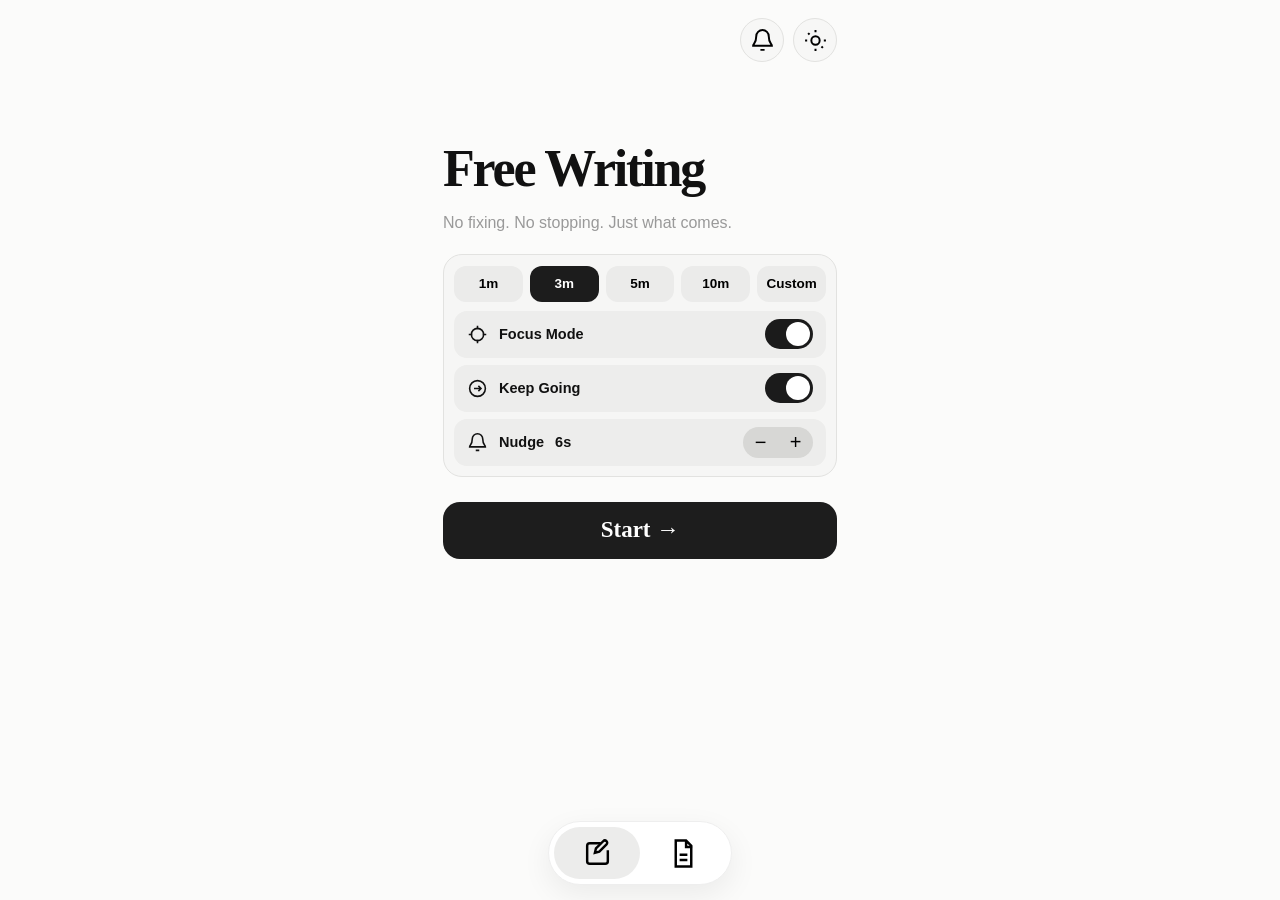
==== index.html @ 03c3b7a6 "chore: capture production V12.4 baseline HTML" ====
<!doctype html><html lang="vi"><head><meta charset="utf-8"><meta name="viewport" content="width=device-width,initial-scale=1,viewport-fit=cover,user-scalable=no"><meta name="theme-color" content="#fbfbfa" id="tc"><meta name="apple-mobile-web-app-capable" content="yes"><meta name="apple-mobile-web-app-status-bar-style" content="black-translucent"><meta name="apple-mobile-web-app-title" content="Free Writing"><link rel="apple-touch-icon" sizes="180x180" href="/apple-touch-icon.png?v=12.4"><title>Free Writing</title><style>:root{--bg:#fbfbfa;--fg:#111;--mut:#999;--line:#e2e2e0;--soft:#f4f4f3;--tile:#ebebea;--danger:#ff453a;--ser:Georgia,"Times New Roman",serif}*{box-sizing:border-box;-webkit-tap-highlight-color:transparent}html,body{margin:0;min-height:100%;background:var(--bg);color:var(--fg);font-family:-apple-system,BlinkMacSystemFont,"Helvetica Neue",Arial,sans-serif}body{min-height:100dvh}.app{max-width:430px;min-height:100dvh;margin:auto;padding:env(safe-area-inset-top) 18px calc(100px + env(safe-area-inset-bottom));background:var(--bg)}.scr{display:none}.scr.on{display:block}.top{height:137px;display:flex;justify-content:flex-end;gap:9px;padding-top:18px}.round{width:44px;height:44px;border:1px solid var(--line);border-radius:50%;background:#f7f7f6;display:grid;place-items:center}.round svg{width:25px;height:25px;fill:none;stroke:currentColor;stroke-width:1.9}.hero h1{font:700 52px/.96 var(--ser);letter-spacing:-2.2px;margin:7px 0 20px}.tag{font-size:16px;color:var(--mut);margin-bottom:22px}.panel{padding:11px 10px 10px;border:1px solid var(--line);border-radius:19px;background:#f6f6f5}.times{display:grid;grid-template-columns:repeat(5,1fr);gap:7px;margin-bottom:9px}.time{height:36px;border:0;border-radius:12px;background:var(--tile);font-size:13.5px;font-weight:650}.time.on{background:#1c1c1c;color:#fff}.row{height:47px;border-radius:13px;background:#ededec;margin-top:7px;padding:0 13px;display:flex;align-items:center}.left{display:flex;align-items:center;gap:11px;flex:1;font-size:14.5px;font-weight:700}.left svg{width:21px;height:21px;fill:none;stroke:currentColor;stroke-width:1.8}.sw{width:48px;height:30px;padding:3px;border:0;border-radius:999px;background:#1b1b1b;display:flex;justify-content:flex-end}.sw.off{justify-content:flex-start;background:#d0d0ce}.knob{width:24px;height:24px;border-radius:50%;background:#fff}.step{height:31px;border-radius:999px;background:#d7d7d5;display:flex;overflow:hidden}.step button{width:35px;border:0;background:none;font-size:20px}.start{margin-top:25px;width:100%;height:57px;border:0;border-radius:17px;background:#1d1d1d;color:#fff;font:700 23px var(--ser)}.bottom{position:fixed;z-index:10;left:50%;bottom:calc(15px + env(safe-area-inset-bottom));transform:translateX(-50%);width:184px;height:64px;padding:5px;border:1px solid #eee;border-radius:34px;background:#fff;display:grid;grid-template-columns:1fr 1fr;box-shadow:0 10px 30px #0001}.nav{border:0;border-radius:29px;background:transparent;display:grid;place-items:center}.nav.on{background:#ececeb}.nav svg{width:31px;height:31px;fill:none;stroke:currentColor;stroke-width:1.9}.head{height:58px;display:flex;align-items:center;justify-content:space-between}.head button{border:0;background:none;font-weight:700}.timer{color:#999;font-weight:700}.prompt{font:700 31px/1.16 var(--ser);margin:30px 0 18px}textarea{width:100%;min-height:72dvh;border:0;outline:0;resize:none;background:transparent;font:25px/1.5 var(--ser);padding:0}.saved{padding-top:54px}.saved h2{font-size:50px;margin:0 0 18px}.saved p{font-size:22px;line-height:1.35;color:#999}.box{margin-top:18px;padding:18px;border-radius:13px;background:#f1f2f5;font:22px/1.45 var(--ser);white-space:pre-wrap}.acts{display:grid;grid-template-columns:1fr 1fr;gap:10px;margin-top:20px}.soft,.done{height:54px;border:1px solid var(--line);border-radius:15px;background:#efefee;font-weight:700}.done{width:100%;margin-top:10px;background:#1c1c1c;color:#fff}.archive{padding-top:18px}.ahead{height:66px;border:1px solid var(--line);border-radius:17px;background:#f5f5f4;padding:8px 9px 8px 14px;display:flex;align-items:center;gap:8px}.atitle{font:700 27px var(--ser);white-space:nowrap}.count{font-size:14px;color:#aaa;margin-right:auto;font-weight:700;background:#ececeb;border-radius:999px;padding:8px 10px}.trash{height:37px;border:1px solid var(--line);border-radius:20px;background:#ededec;padding:0 11px;font-size:13.5px;font-weight:800;display:flex;gap:6px;align-items:center}.trash svg{width:17px;height:17px}.x{width:36px;height:36px;border:1px solid #ffc0bd;border-radius:50%;background:#f4f4f3;color:var(--danger);font-size:22px}.entry{margin-top:14px;border:1px solid var(--line);border-radius:17px;background:#f4f4f3;padding:17px;min-height:120px}.et{font:20px/1.45 var(--ser);white-space:pre-wrap;display:-webkit-box;-webkit-line-clamp:4;-webkit-box-orient:vertical;overflow:hidden}.meta{margin-top:16px;color:#949493;font-size:13px}.empty{padding:120px 20px;text-align:center;color:#aaa}.scrim{position:fixed;z-index:20;inset:0;background:#0003;display:none}.scrim.on{display:block}.sheet{position:fixed;z-index:21;left:50%;bottom:calc(12px + env(safe-area-inset-bottom));transform:translateX(-50%);width:min(calc(100% - 24px),406px);background:#fafaf9;border:1px solid #eee;border-radius:30px;padding:18px;display:none}.sheet.on{display:block}.close{float:right;height:40px;border:0;border-radius:22px;background:#efefee;padding:0 15px}.st{clear:both;font:700 23px var(--ser);padding-top:8px}.sd{font-size:14px;line-height:1.45;color:#777}.card{height:58px;margin-top:10px;border-radius:15px;background:#eee;display:flex;align-items:center;justify-content:space-between;padding:0 13px;font-weight:700}.notegrid{display:grid;grid-template-columns:repeat(4,1fr);gap:12px}.na{height:64px;border:0;border-radius:20px;background:#ededec;display:grid;place-items:center}.na svg{width:32px;height:32px;fill:none;stroke:currentColor;stroke-width:2}.na.danger{color:var(--danger)}.toast{position:fixed;z-index:40;left:50%;top:calc(env(safe-area-inset-top) + 18px);transform:translateX(-50%);background:#1c1c1c;color:#fff;border-radius:999px;padding:9px 15px;font-weight:700;display:none}.toast.on{display:block}body.dark{--bg:#0f0f10;--fg:#f7f7f7;--line:#303034;--soft:#19191b;--tile:#232326;background:#0f0f10}body.dark .app,body.dark .round,body.dark .panel,body.dark .row,body.dark .time,body.dark .ahead,body.dark .entry,body.dark .sheet{background:#1a1a1c;color:#f7f7f7}body.dark .bottom{background:#151517;border-color:#2b2b2d}body.dark .nav.on,body.dark .soft,body.dark .card,body.dark .na,body.dark .trash{background:#242426;color:#f7f7f7}body.dark .time.on,body.dark .start,body.dark .done{background:#f4f4f4;color:#111}body.dark .box{background:#19191c;color:#bbb}</style></head><body><main class="app"><section id="home" class="scr on"><div class="top"><button id="bell" class="round"><svg viewBox="0 0 24 24"><path d="M18 8a6 6 0 0 0-12 0c0 7-3 7-3 9h18c0-2-3-2-3-9M10 21h4"/></svg></button><button id="theme" class="round"><svg viewBox="0 0 24 24"><circle cx="12" cy="12" r="4"/><path d="M12 2v2M12 20v2M4.9 4.9l1.4 1.4M17.7 17.7l1.4 1.4M2 12h2M20 12h2"/></svg></button></div><div class="hero"><h1>Free Writing</h1><div class="tag">No fixing. No stopping. Just what comes.</div></div><div class="panel"><div class="times"><button class="time" data-m="1">1m</button><button class="time on" data-m="3">3m</button><button class="time" data-m="5">5m</button><button class="time" data-m="10">10m</button><button class="time" data-m="c">Custom</button></div><div class="row"><div class="left"><svg viewBox="0 0 24 24"><circle cx="12" cy="12" r="7"/><path d="M12 2v4M12 18v4M2 12h4M18 12h4"/></svg>Focus Mode</div><button class="sw" data-k="focus"><span class="knob"></span></button></div><div class="row"><div class="left"><svg viewBox="0 0 24 24"><circle cx="12" cy="12" r="9"/><path d="M8 12h8M13 9l3 3-3 3"/></svg>Keep Going</div><button class="sw" data-k="keep"><span class="knob"></span></button></div><div class="row"><div class="left"><svg viewBox="0 0 24 24"><path d="M18 8a6 6 0 0 0-12 0c0 7-3 7-3 9h18c0-2-3-2-3-9M10 21h4"/></svg>Nudge <b id="nv">6s</b></div><div class="step"><button id="minus">−</button><button id="plus">+</button></div></div></div><button id="start" class="start">Start →</button></section><section id="write" class="scr"><div class="head"><button id="cancel">Cancel</button><span id="timer" class="timer">03:00</span><button id="finish">Done</button></div><div class="prompt">Write whatever comes. Don’t edit. Don’t judge.</div><textarea id="writer" lang="vi" spellcheck="true" placeholder="Start writing…"></textarea></section><section id="saved" class="scr saved"><h2>✓ Saved</h2><p>Leave it untouched for now. You can reread it later in Archive.</p><div id="excerpt" class="box"></div><div class="acts"><button id="copySaved" class="soft">Copy Text</button><button id="shareSaved" class="soft">Share</button></div><button id="doneSaved" class="done">Done</button></section><section id="library" class="scr archive"><div class="ahead"><div id="atitle" class="atitle">Archive</div><div id="count" class="count">0/∞</div><button id="deleteAll" class="x" style="display:none">×</button><button id="trash" class="trash"><svg viewBox="0 0 24 24" fill="none" stroke="currentColor"><path d="M4 7h16M9 7V4h6v3M7 7l1 13h8l1-13"/></svg><span>Trash</span></button></div><div id="entries"></div></section></main><nav id="bottom" class="bottom"><button class="nav on" data-s="home"><svg viewBox="0 0 24 24"><path d="M14.5 4H6a2 2 0 0 0-2 2v12a2 2 0 0 0 2 2h12a2 2 0 0 0 2-2v-8.5"/><path d="M13.4 10.6 19 5a1.8 1.8 0 0 0-2.6-2.5l-5.6 5.6-.8 3.3z"/></svg></button><button class="nav" data-s="library"><svg viewBox="0 0 24 24"><path d="M6 2h8l4 4v16H6zM14 2v5h5M9 13h6M9 17h6"/></svg></button></nav><div id="toast" class="toast">Copied</div><div id="scrim" class="scrim"></div><section id="reminder" class="sheet"><button class="close" data-close>Done</button><div class="st">🔔 Daily Reminder</div><p class="sd">A gentle daily nudge to review, copy, or process writings.</p><div class="card"><span>Remind me every day</span><button id="rs" class="sw"><span class="knob"></span></button></div><div class="card"><span>Review Time</span><input id="rt" type="time" value="20:00"></div></section><section id="note" class="sheet"><div class="notegrid"><button id="edit" class="na"><svg viewBox="0 0 24 24"><path d="M14.5 4H6a2 2 0 0 0-2 2v12a2 2 0 0 0 2 2h12a2 2 0 0 0 2-2v-8.5"/><path d="M13.4 10.6 19 5a1.8 1.8 0 0 0-2.6-2.5l-5.6 5.6-.8 3.3z"/></svg></button><button id="copy" class="na"><svg viewBox="0 0 24 24"><rect x="8" y="8" width="10" height="12" rx="2"/><path d="M6 16H5a2 2 0 0 1-2-2V5a2 2 0 0 1 2-2h9a2 2 0 0 1 2 2v1"/></svg></button><button id="share" class="na"><svg viewBox="0 0 24 24"><path d="M12 3v12M7 8l5-5 5 5"/><rect x="5" y="11" width="14" height="10" rx="2"/></svg></button><button id="move" class="na danger"><svg viewBox="0 0 24 24"><path d="M4 7h16M9 7V4h6v3M7 7l1 13h8l1-13"/></svg></button></div></section><section id="editor" class="sheet"><button class="close" id="saveEdit">Save</button><div class="st">Edit writing</div><textarea id="editText" lang="vi" spellcheck="true" style="min-height:220px;margin-top:12px"></textarea></section><script>const $=s=>document.querySelector(s),$$=s=>[...document.querySelectorAll(s)],P=JSON.parse(localStorage.fw_prefs||'{}'),S={m:P.minutes||3,focus:P.focus??true,keep:P.keep??true,n:P.nudge||6,rem:P.reminder??true,time:P.reviewTime||'20:00'};let iv,t0,left,last,trashMode=false,sel=null,tt;const save=()=>localStorage.fw_prefs=JSON.stringify({minutes:S.m,focus:S.focus,keep:S.keep,nudge:S.n,reminder:S.rem,reviewTime:S.time}),get=()=>JSON.parse(localStorage.freewriting_entries||'[]'),put=v=>localStorage.freewriting_entries=JSON.stringify(v),getT=()=>JSON.parse(localStorage.freewriting_trash||'[]'),putT=v=>localStorage.freewriting_trash=JSON.stringify(v);function toast(m='Copied'){let t=$('#toast');t.textContent=m;t.classList.add('on');clearTimeout(tt);tt=setTimeout(()=>t.classList.remove('on'),1200)}async function cp(t){try{await navigator.clipboard.writeText(t)}catch{let x=document.createElement('textarea');x.value=t;document.body.appendChild(x);x.select();document.execCommand('copy');x.remove()}toast()}function sh(t){navigator.share?navigator.share({text:t}).catch(()=>{}):cp(t)}function show(id){$$('.scr').forEach(x=>x.classList.remove('on'));$('#'+id).classList.add('on');$('#bottom').style.display=id==='write'?'none':'grid';$$('.nav').forEach(x=>x.classList.toggle('on',id==='saved'?x.dataset.s==='home':x.dataset.s===id));if(id==='library'){trashMode=false;render()}}$$('.nav').forEach(x=>x.onclick=()=>show(x.dataset.s));$$('.time').forEach(x=>x.onclick=()=>{if(x.dataset.m==='c'){let v=prompt('Minutes',S.m);if(!v)return;S.m=Math.max(1,Math.min(120,+v||3))}else S.m=+x.dataset.m;$$('.time').forEach(y=>y.classList.remove('on'));x.classList.add('on');save()});$$('.sw[data-k]').forEach(x=>{let k=x.dataset.k;x.classList.toggle('off',!S[k]);x.onclick=()=>{S[k]=!S[k];x.classList.toggle('off',!S[k]);save()}});$('#nv').textContent=S.n+'s';$('#minus').onclick=()=>{$('#nv').textContent=(S.n=Math.max(2,S.n-1))+'s';save()};$('#plus').onclick=()=>{$('#nv').textContent=(S.n=Math.min(30,S.n+1))+'s';save()};const fmt=s=>String(Math.floor(Math.max(0,s)/60)).padStart(2,'0')+':'+String(Math.max(0,s)%60).padStart(2,'0');$('#start').onclick=()=>{left=S.m*60;t0=Date.now();$('#writer').value='';$('#timer').textContent=fmt(left);show('write');setTimeout(()=>$('#writer').focus(),50);clearInterval(iv);iv=setInterval(()=>{left--;$('#timer').textContent=left>0?fmt(left):(S.keep?'Keep going':'00:00');if(left<=0&&!S.keep)finish()},1000)};$('#cancel').onclick=()=>{clearInterval(iv);show('home')};$('#finish').onclick=finish;function finish(){clearInterval(iv);let t=$('#writer').value.trim();if(!t){show('home');return}let e={id:Date.now(),text:t,created:new Date().toISOString(),seconds:Math.max(1,Math.round((Date.now()-t0)/1000))},a=get();a.unshift(e);put(a);last=e;$('#excerpt').textContent=t;show('saved')}$('#copySaved').onclick=()=>last&&cp(last.text);$('#shareSaved').onclick=()=>last&&sh(last.text);$('#doneSaved').onclick=()=>show('home');const esc=s=>s.replace(/[&<>]/g,m=>({'&':'&amp;','<':'&lt;','>':'&gt;'}[m]));function render(){let a=trashMode?getT():get();$('#atitle').textContent=trashMode?'Trash':'Archive';$('#count').textContent=trashMode?a.length:a.length+'/∞';$('#trash span').textContent=trashMode?'Archive':'Trash';$('#deleteAll').style.display=!trashMode&&a.length?'block':'none';$('#entries').innerHTML=a.length?a.map(e=>`<article class="entry" data-id="${e.id}"><div class="et">${esc(e.text)}</div><div class="meta">${new Date(e.created).toLocaleString('vi-VN')}</div></article>`).join(''):'<div class="empty">Nothing here yet.</div>';$$('.entry').forEach(el=>el.onclick=()=>{sel=+el.dataset.id;if(trashMode){let e=a.find(x=>x.id===sel);if(confirm('Restore this writing?')){putT(getT().filter(x=>x.id!==sel));let{trashedAt,...r}=e;put([r,...get()]);render()}}else open('note')})}$('#trash').onclick=()=>{trashMode=!trashMode;render()};$('#deleteAll').onclick=()=>{if(confirm('Move all writings to Trash?')){let a=get();putT(a.map(e=>({...e,trashedAt:new Date().toISOString()})).concat(getT()));put([]);render()}};function cur(){return get().find(x=>x.id===sel)}function open(id){$('#scrim').classList.add('on');$('#'+id).classList.add('on')}function close(){$('#scrim').classList.remove('on');$$('.sheet').forEach(x=>x.classList.remove('on'))}$('#scrim').onclick=close;$$('[data-close]').forEach(x=>x.onclick=close);$('#bell').onclick=()=>open('reminder');$('#copy').onclick=()=>{let e=cur();if(e)cp(e.text);close()};$('#share').onclick=()=>{let e=cur();if(e)sh(e.text);close()};$('#move').onclick=()=>{let e=cur();if(e){put(get().filter(x=>x.id!==e.id));putT([{...e,trashedAt:new Date().toISOString()},...getT()])}close();render();toast('Moved to Trash')};$('#edit').onclick=()=>{let e=cur();if(!e)return;$('#editText').value=e.text;$('#note').classList.remove('on');$('#editor').classList.add('on')};$('#saveEdit').onclick=()=>{let t=$('#editText').value.trim(),a=get(),i=a.findIndex(x=>x.id===sel);if(t&&i>=0){a[i].text=t;put(a)}close();render();toast('Saved')};$('#rs').classList.toggle('off',!S.rem);$('#rt').value=S.time;$('#rs').onclick=()=>{S.rem=!S.rem;$('#rs').classList.toggle('off',!S.rem);save()};$('#rt').onchange=e=>{S.time=e.target.value;save()};function theme(d){document.body.classList.toggle('dark',d);localStorage.fw_dark=d?'1':'0';$('#tc').content=d?'#0f0f10':'#fbfbfa';document.documentElement.style.background=d?'#0f0f10':'#fbfbfa'}$('#theme').onclick=()=>theme(!document.body.classList.contains('dark'));theme(localStorage.fw_dark==='1');</script></body></html>
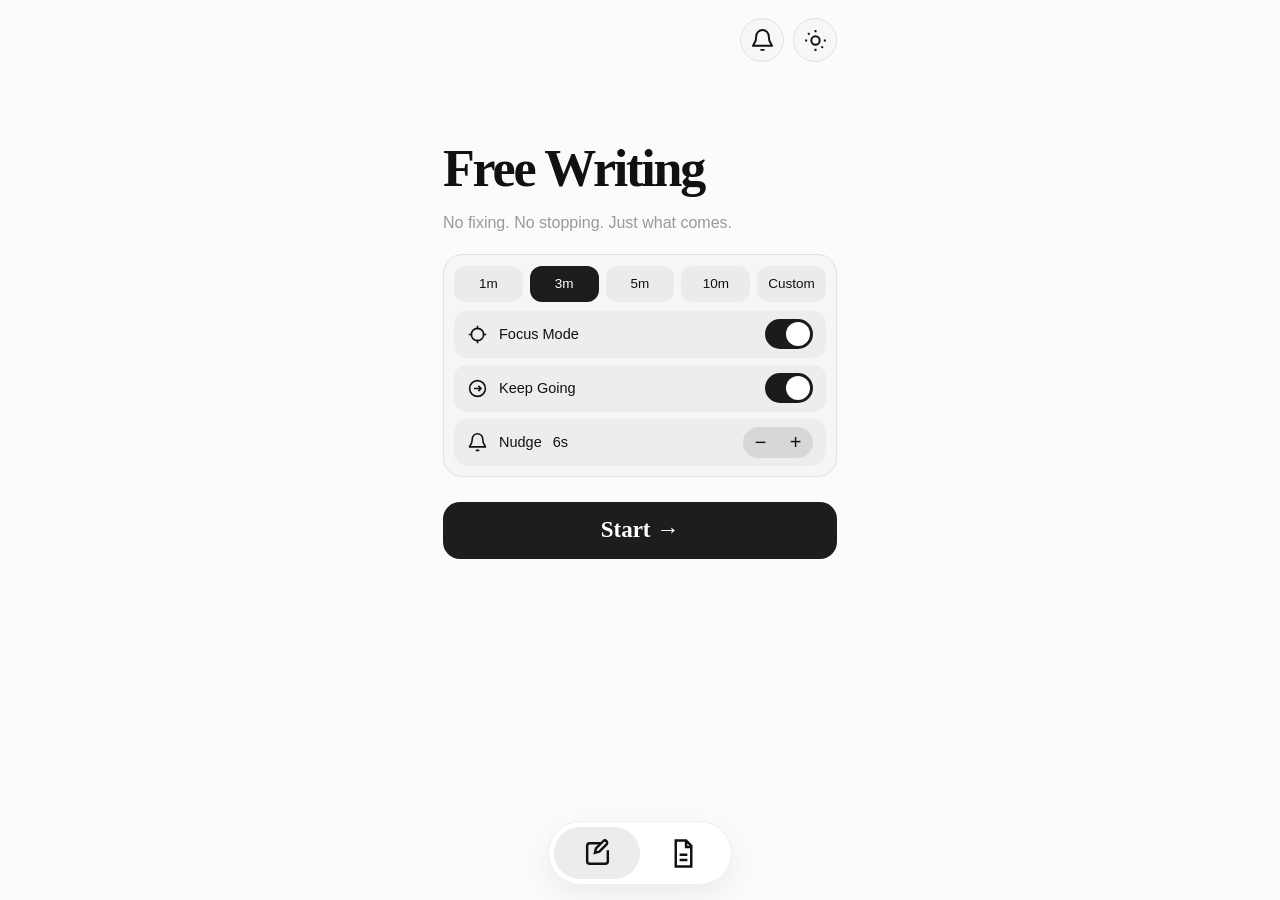
==== commit 8266f8b0: "Patch v12.5 dark mode and Writing detail page" ====
--- a/index.html
+++ b/index.html
@@ -1 +1 @@
-<!doctype html><html lang="vi"><head><meta charset="utf-8"><meta name="viewport" content="width=device-width,initial-scale=1,viewport-fit=cover,user-scalable=no"><meta name="theme-color" content="#fbfbfa" id="tc"><meta name="apple-mobile-web-app-capable" content="yes"><meta name="apple-mobile-web-app-status-bar-style" content="black-translucent"><meta name="apple-mobile-web-app-title" content="Free Writing"><link rel="apple-touch-icon" sizes="180x180" href="/apple-touch-icon.png?v=12.4"><title>Free Writing</title><style>:root{--bg:#fbfbfa;--fg:#111;--mut:#999;--line:#e2e2e0;--soft:#f4f4f3;--tile:#ebebea;--danger:#ff453a;--ser:Georgia,"Times New Roman",serif}*{box-sizing:border-box;-webkit-tap-highlight-color:transparent}html,body{margin:0;min-height:100%;background:var(--bg);color:var(--fg);font-family:-apple-system,BlinkMacSystemFont,"Helvetica Neue",Arial,sans-serif}body{min-height:100dvh}.app{max-width:430px;min-height:100dvh;margin:auto;padding:env(safe-area-inset-top) 18px calc(100px + env(safe-area-inset-bottom));background:var(--bg)}.scr{display:none}.scr.on{display:block}.top{height:137px;display:flex;justify-content:flex-end;gap:9px;padding-top:18px}.round{width:44px;height:44px;border:1px solid var(--line);border-radius:50%;background:#f7f7f6;display:grid;place-items:center}.round svg{width:25px;height:25px;fill:none;stroke:currentColor;stroke-width:1.9}.hero h1{font:700 52px/.96 var(--ser);letter-spacing:-2.2px;margin:7px 0 20px}.tag{font-size:16px;color:var(--mut);margin-bottom:22px}.panel{padding:11px 10px 10px;border:1px solid var(--line);border-radius:19px;background:#f6f6f5}.times{display:grid;grid-template-columns:repeat(5,1fr);gap:7px;margin-bottom:9px}.time{height:36px;border:0;border-radius:12px;background:var(--tile);font-size:13.5px;font-weight:650}.time.on{background:#1c1c1c;color:#fff}.row{height:47px;border-radius:13px;background:#ededec;margin-top:7px;padding:0 13px;display:flex;align-items:center}.left{display:flex;align-items:center;gap:11px;flex:1;font-size:14.5px;font-weight:700}.left svg{width:21px;height:21px;fill:none;stroke:currentColor;stroke-width:1.8}.sw{width:48px;height:30px;padding:3px;border:0;border-radius:999px;background:#1b1b1b;display:flex;justify-content:flex-end}.sw.off{justify-content:flex-start;background:#d0d0ce}.knob{width:24px;height:24px;border-radius:50%;background:#fff}.step{height:31px;border-radius:999px;background:#d7d7d5;display:flex;overflow:hidden}.step button{width:35px;border:0;background:none;font-size:20px}.start{margin-top:25px;width:100%;height:57px;border:0;border-radius:17px;background:#1d1d1d;color:#fff;font:700 23px var(--ser)}.bottom{position:fixed;z-index:10;left:50%;bottom:calc(15px + env(safe-area-inset-bottom));transform:translateX(-50%);width:184px;height:64px;padding:5px;border:1px solid #eee;border-radius:34px;background:#fff;display:grid;grid-template-columns:1fr 1fr;box-shadow:0 10px 30px #0001}.nav{border:0;border-radius:29px;background:transparent;display:grid;place-items:center}.nav.on{background:#ececeb}.nav svg{width:31px;height:31px;fill:none;stroke:currentColor;stroke-width:1.9}.head{height:58px;display:flex;align-items:center;justify-content:space-between}.head button{border:0;background:none;font-weight:700}.timer{color:#999;font-weight:700}.prompt{font:700 31px/1.16 var(--ser);margin:30px 0 18px}textarea{width:100%;min-height:72dvh;border:0;outline:0;resize:none;background:transparent;font:25px/1.5 var(--ser);padding:0}.saved{padding-top:54px}.saved h2{font-size:50px;margin:0 0 18px}.saved p{font-size:22px;line-height:1.35;color:#999}.box{margin-top:18px;padding:18px;border-radius:13px;background:#f1f2f5;font:22px/1.45 var(--ser);white-space:pre-wrap}.acts{display:grid;grid-template-columns:1fr 1fr;gap:10px;margin-top:20px}.soft,.done{height:54px;border:1px solid var(--line);border-radius:15px;background:#efefee;font-weight:700}.done{width:100%;margin-top:10px;background:#1c1c1c;color:#fff}.archive{padding-top:18px}.ahead{height:66px;border:1px solid var(--line);border-radius:17px;background:#f5f5f4;padding:8px 9px 8px 14px;display:flex;align-items:center;gap:8px}.atitle{font:700 27px var(--ser);white-space:nowrap}.count{font-size:14px;color:#aaa;margin-right:auto;font-weight:700;background:#ececeb;border-radius:999px;padding:8px 10px}.trash{height:37px;border:1px solid var(--line);border-radius:20px;background:#ededec;padding:0 11px;font-size:13.5px;font-weight:800;display:flex;gap:6px;align-items:center}.trash svg{width:17px;height:17px}.x{width:36px;height:36px;border:1px solid #ffc0bd;border-radius:50%;background:#f4f4f3;color:var(--danger);font-size:22px}.entry{margin-top:14px;border:1px solid var(--line);border-radius:17px;background:#f4f4f3;padding:17px;min-height:120px}.et{font:20px/1.45 var(--ser);white-space:pre-wrap;display:-webkit-box;-webkit-line-clamp:4;-webkit-box-orient:vertical;overflow:hidden}.meta{margin-top:16px;color:#949493;font-size:13px}.empty{padding:120px 20px;text-align:center;color:#aaa}.scrim{position:fixed;z-index:20;inset:0;background:#0003;display:none}.scrim.on{display:block}.sheet{position:fixed;z-index:21;left:50%;bottom:calc(12px + env(safe-area-inset-bottom));transform:translateX(-50%);width:min(calc(100% - 24px),406px);background:#fafaf9;border:1px solid #eee;border-radius:30px;padding:18px;display:none}.sheet.on{display:block}.close{float:right;height:40px;border:0;border-radius:22px;background:#efefee;padding:0 15px}.st{clear:both;font:700 23px var(--ser);padding-top:8px}.sd{font-size:14px;line-height:1.45;color:#777}.card{height:58px;margin-top:10px;border-radius:15px;background:#eee;display:flex;align-items:center;justify-content:space-between;padding:0 13px;font-weight:700}.notegrid{display:grid;grid-template-columns:repeat(4,1fr);gap:12px}.na{height:64px;border:0;border-radius:20px;background:#ededec;display:grid;place-items:center}.na svg{width:32px;height:32px;fill:none;stroke:currentColor;stroke-width:2}.na.danger{color:var(--danger)}.toast{position:fixed;z-index:40;left:50%;top:calc(env(safe-area-inset-top) + 18px);transform:translateX(-50%);background:#1c1c1c;color:#fff;border-radius:999px;padding:9px 15px;font-weight:700;display:none}.toast.on{display:block}body.dark{--bg:#0f0f10;--fg:#f7f7f7;--line:#303034;--soft:#19191b;--tile:#232326;background:#0f0f10}body.dark .app,body.dark .round,body.dark .panel,body.dark .row,body.dark .time,body.dark .ahead,body.dark .entry,body.dark .sheet{background:#1a1a1c;color:#f7f7f7}body.dark .bottom{background:#151517;border-color:#2b2b2d}body.dark .nav.on,body.dark .soft,body.dark .card,body.dark .na,body.dark .trash{background:#242426;color:#f7f7f7}body.dark .time.on,body.dark .start,body.dark .done{background:#f4f4f4;color:#111}body.dark .box{background:#19191c;color:#bbb}</style></head><body><main class="app"><section id="home" class="scr on"><div class="top"><button id="bell" class="round"><svg viewBox="0 0 24 24"><path d="M18 8a6 6 0 0 0-12 0c0 7-3 7-3 9h18c0-2-3-2-3-9M10 21h4"/></svg></button><button id="theme" class="round"><svg viewBox="0 0 24 24"><circle cx="12" cy="12" r="4"/><path d="M12 2v2M12 20v2M4.9 4.9l1.4 1.4M17.7 17.7l1.4 1.4M2 12h2M20 12h2"/></svg></button></div><div class="hero"><h1>Free Writing</h1><div class="tag">No fixing. No stopping. Just what comes.</div></div><div class="panel"><div class="times"><button class="time" data-m="1">1m</button><button class="time on" data-m="3">3m</button><button class="time" data-m="5">5m</button><button class="time" data-m="10">10m</button><button class="time" data-m="c">Custom</button></div><div class="row"><div class="left"><svg viewBox="0 0 24 24"><circle cx="12" cy="12" r="7"/><path d="M12 2v4M12 18v4M2 12h4M18 12h4"/></svg>Focus Mode</div><button class="sw" data-k="focus"><span class="knob"></span></button></div><div class="row"><div class="left"><svg viewBox="0 0 24 24"><circle cx="12" cy="12" r="9"/><path d="M8 12h8M13 9l3 3-3 3"/></svg>Keep Going</div><button class="sw" data-k="keep"><span class="knob"></span></button></div><div class="row"><div class="left"><svg viewBox="0 0 24 24"><path d="M18 8a6 6 0 0 0-12 0c0 7-3 7-3 9h18c0-2-3-2-3-9M10 21h4"/></svg>Nudge <b id="nv">6s</b></div><div class="step"><button id="minus">−</button><button id="plus">+</button></div></div></div><button id="start" class="start">Start →</button></section><section id="write" class="scr"><div class="head"><button id="cancel">Cancel</button><span id="timer" class="timer">03:00</span><button id="finish">Done</button></div><div class="prompt">Write whatever comes. Don’t edit. Don’t judge.</div><textarea id="writer" lang="vi" spellcheck="true" placeholder="Start writing…"></textarea></section><section id="saved" class="scr saved"><h2>✓ Saved</h2><p>Leave it untouched for now. You can reread it later in Archive.</p><div id="excerpt" class="box"></div><div class="acts"><button id="copySaved" class="soft">Copy Text</button><button id="shareSaved" class="soft">Share</button></div><button id="doneSaved" class="done">Done</button></section><section id="library" class="scr archive"><div class="ahead"><div id="atitle" class="atitle">Archive</div><div id="count" class="count">0/∞</div><button id="deleteAll" class="x" style="display:none">×</button><button id="trash" class="trash"><svg viewBox="0 0 24 24" fill="none" stroke="currentColor"><path d="M4 7h16M9 7V4h6v3M7 7l1 13h8l1-13"/></svg><span>Trash</span></button></div><div id="entries"></div></section></main><nav id="bottom" class="bottom"><button class="nav on" data-s="home"><svg viewBox="0 0 24 24"><path d="M14.5 4H6a2 2 0 0 0-2 2v12a2 2 0 0 0 2 2h12a2 2 0 0 0 2-2v-8.5"/><path d="M13.4 10.6 19 5a1.8 1.8 0 0 0-2.6-2.5l-5.6 5.6-.8 3.3z"/></svg></button><button class="nav" data-s="library"><svg viewBox="0 0 24 24"><path d="M6 2h8l4 4v16H6zM14 2v5h5M9 13h6M9 17h6"/></svg></button></nav><div id="toast" class="toast">Copied</div><div id="scrim" class="scrim"></div><section id="reminder" class="sheet"><button class="close" data-close>Done</button><div class="st">🔔 Daily Reminder</div><p class="sd">A gentle daily nudge to review, copy, or process writings.</p><div class="card"><span>Remind me every day</span><button id="rs" class="sw"><span class="knob"></span></button></div><div class="card"><span>Review Time</span><input id="rt" type="time" value="20:00"></div></section><section id="note" class="sheet"><div class="notegrid"><button id="edit" class="na"><svg viewBox="0 0 24 24"><path d="M14.5 4H6a2 2 0 0 0-2 2v12a2 2 0 0 0 2 2h12a2 2 0 0 0 2-2v-8.5"/><path d="M13.4 10.6 19 5a1.8 1.8 0 0 0-2.6-2.5l-5.6 5.6-.8 3.3z"/></svg></button><button id="copy" class="na"><svg viewBox="0 0 24 24"><rect x="8" y="8" width="10" height="12" rx="2"/><path d="M6 16H5a2 2 0 0 1-2-2V5a2 2 0 0 1 2-2h9a2 2 0 0 1 2 2v1"/></svg></button><button id="share" class="na"><svg viewBox="0 0 24 24"><path d="M12 3v12M7 8l5-5 5 5"/><rect x="5" y="11" width="14" height="10" rx="2"/></svg></button><button id="move" class="na danger"><svg viewBox="0 0 24 24"><path d="M4 7h16M9 7V4h6v3M7 7l1 13h8l1-13"/></svg></button></div></section><section id="editor" class="sheet"><button class="close" id="saveEdit">Save</button><div class="st">Edit writing</div><textarea id="editText" lang="vi" spellcheck="true" style="min-height:220px;margin-top:12px"></textarea></section><script>const $=s=>document.querySelector(s),$$=s=>[...document.querySelectorAll(s)],P=JSON.parse(localStorage.fw_prefs||'{}'),S={m:P.minutes||3,focus:P.focus??true,keep:P.keep??true,n:P.nudge||6,rem:P.reminder??true,time:P.reviewTime||'20:00'};let iv,t0,left,last,trashMode=false,sel=null,tt;const save=()=>localStorage.fw_prefs=JSON.stringify({minutes:S.m,focus:S.focus,keep:S.keep,nudge:S.n,reminder:S.rem,reviewTime:S.time}),get=()=>JSON.parse(localStorage.freewriting_entries||'[]'),put=v=>localStorage.freewriting_entries=JSON.stringify(v),getT=()=>JSON.parse(localStorage.freewriting_trash||'[]'),putT=v=>localStorage.freewriting_trash=JSON.stringify(v);function toast(m='Copied'){let t=$('#toast');t.textContent=m;t.classList.add('on');clearTimeout(tt);tt=setTimeout(()=>t.classList.remove('on'),1200)}async function cp(t){try{await navigator.clipboard.writeText(t)}catch{let x=document.createElement('textarea');x.value=t;document.body.appendChild(x);x.select();document.execCommand('copy');x.remove()}toast()}function sh(t){navigator.share?navigator.share({text:t}).catch(()=>{}):cp(t)}function show(id){$$('.scr').forEach(x=>x.classList.remove('on'));$('#'+id).classList.add('on');$('#bottom').style.display=id==='write'?'none':'grid';$$('.nav').forEach(x=>x.classList.toggle('on',id==='saved'?x.dataset.s==='home':x.dataset.s===id));if(id==='library'){trashMode=false;render()}}$$('.nav').forEach(x=>x.onclick=()=>show(x.dataset.s));$$('.time').forEach(x=>x.onclick=()=>{if(x.dataset.m==='c'){let v=prompt('Minutes',S.m);if(!v)return;S.m=Math.max(1,Math.min(120,+v||3))}else S.m=+x.dataset.m;$$('.time').forEach(y=>y.classList.remove('on'));x.classList.add('on');save()});$$('.sw[data-k]').forEach(x=>{let k=x.dataset.k;x.classList.toggle('off',!S[k]);x.onclick=()=>{S[k]=!S[k];x.classList.toggle('off',!S[k]);save()}});$('#nv').textContent=S.n+'s';$('#minus').onclick=()=>{$('#nv').textContent=(S.n=Math.max(2,S.n-1))+'s';save()};$('#plus').onclick=()=>{$('#nv').textContent=(S.n=Math.min(30,S.n+1))+'s';save()};const fmt=s=>String(Math.floor(Math.max(0,s)/60)).padStart(2,'0')+':'+String(Math.max(0,s)%60).padStart(2,'0');$('#start').onclick=()=>{left=S.m*60;t0=Date.now();$('#writer').value='';$('#timer').textContent=fmt(left);show('write');setTimeout(()=>$('#writer').focus(),50);clearInterval(iv);iv=setInterval(()=>{left--;$('#timer').textContent=left>0?fmt(left):(S.keep?'Keep going':'00:00');if(left<=0&&!S.keep)finish()},1000)};$('#cancel').onclick=()=>{clearInterval(iv);show('home')};$('#finish').onclick=finish;function finish(){clearInterval(iv);let t=$('#writer').value.trim();if(!t){show('home');return}let e={id:Date.now(),text:t,created:new Date().toISOString(),seconds:Math.max(1,Math.round((Date.now()-t0)/1000))},a=get();a.unshift(e);put(a);last=e;$('#excerpt').textContent=t;show('saved')}$('#copySaved').onclick=()=>last&&cp(last.text);$('#shareSaved').onclick=()=>last&&sh(last.text);$('#doneSaved').onclick=()=>show('home');const esc=s=>s.replace(/[&<>]/g,m=>({'&':'&amp;','<':'&lt;','>':'&gt;'}[m]));function render(){let a=trashMode?getT():get();$('#atitle').textContent=trashMode?'Trash':'Archive';$('#count').textContent=trashMode?a.length:a.length+'/∞';$('#trash span').textContent=trashMode?'Archive':'Trash';$('#deleteAll').style.display=!trashMode&&a.length?'block':'none';$('#entries').innerHTML=a.length?a.map(e=>`<article class="entry" data-id="${e.id}"><div class="et">${esc(e.text)}</div><div class="meta">${new Date(e.created).toLocaleString('vi-VN')}</div></article>`).join(''):'<div class="empty">Nothing here yet.</div>';$$('.entry').forEach(el=>el.onclick=()=>{sel=+el.dataset.id;if(trashMode){let e=a.find(x=>x.id===sel);if(confirm('Restore this writing?')){putT(getT().filter(x=>x.id!==sel));let{trashedAt,...r}=e;put([r,...get()]);render()}}else open('note')})}$('#trash').onclick=()=>{trashMode=!trashMode;render()};$('#deleteAll').onclick=()=>{if(confirm('Move all writings to Trash?')){let a=get();putT(a.map(e=>({...e,trashedAt:new Date().toISOString()})).concat(getT()));put([]);render()}};function cur(){return get().find(x=>x.id===sel)}function open(id){$('#scrim').classList.add('on');$('#'+id).classList.add('on')}function close(){$('#scrim').classList.remove('on');$$('.sheet').forEach(x=>x.classList.remove('on'))}$('#scrim').onclick=close;$$('[data-close]').forEach(x=>x.onclick=close);$('#bell').onclick=()=>open('reminder');$('#copy').onclick=()=>{let e=cur();if(e)cp(e.text);close()};$('#share').onclick=()=>{let e=cur();if(e)sh(e.text);close()};$('#move').onclick=()=>{let e=cur();if(e){put(get().filter(x=>x.id!==e.id));putT([{...e,trashedAt:new Date().toISOString()},...getT()])}close();render();toast('Moved to Trash')};$('#edit').onclick=()=>{let e=cur();if(!e)return;$('#editText').value=e.text;$('#note').classList.remove('on');$('#editor').classList.add('on')};$('#saveEdit').onclick=()=>{let t=$('#editText').value.trim(),a=get(),i=a.findIndex(x=>x.id===sel);if(t&&i>=0){a[i].text=t;put(a)}close();render();toast('Saved')};$('#rs').classList.toggle('off',!S.rem);$('#rt').value=S.time;$('#rs').onclick=()=>{S.rem=!S.rem;$('#rs').classList.toggle('off',!S.rem);save()};$('#rt').onchange=e=>{S.time=e.target.value;save()};function theme(d){document.body.classList.toggle('dark',d);localStorage.fw_dark=d?'1':'0';$('#tc').content=d?'#0f0f10':'#fbfbfa';document.documentElement.style.background=d?'#0f0f10':'#fbfbfa'}$('#theme').onclick=()=>theme(!document.body.classList.contains('dark'));theme(localStorage.fw_dark==='1');</script></body></html>+<!doctype html><html lang="vi"><head><meta charset="utf-8"><meta name="viewport" content="width=device-width,initial-scale=1,viewport-fit=cover,user-scalable=no"><meta name="theme-color" content="#fbfbfa" id="tc"><meta name="apple-mobile-web-app-capable" content="yes"><meta name="apple-mobile-web-app-status-bar-style" content="black-translucent"><meta name="apple-mobile-web-app-title" content="Free Writing"><link rel="apple-touch-icon" sizes="180x180" href="/apple-touch-icon.png?v=12.4"><title>Free Writing</title><style>:root{--bg:#fbfbfa;--fg:#111;--mut:#999;--line:#e2e2e0;--soft:#f4f4f3;--tile:#ebebea;--danger:#ff453a;--ser:Georgia,"Times New Roman",serif}*{box-sizing:border-box;-webkit-tap-highlight-color:transparent}html,body{margin:0;min-height:100%;background:var(--bg);color:var(--fg);font-family:-apple-system,BlinkMacSystemFont,"Helvetica Neue",Arial,sans-serif}body{min-height:100dvh}.app{max-width:430px;min-height:100dvh;margin:auto;padding:env(safe-area-inset-top) 18px calc(100px + env(safe-area-inset-bottom));background:var(--bg)}.scr{display:none}.scr.on{display:block}.top{height:137px;display:flex;justify-content:flex-end;gap:9px;padding-top:18px}.round{width:44px;height:44px;border:1px solid var(--line);border-radius:50%;background:#f7f7f6;color:#111;display:grid;place-items:center}.round svg{width:25px;height:25px;fill:none;stroke:currentColor;stroke-width:1.9}.hero h1{font:700 52px/.96 var(--ser);letter-spacing:-2.2px;margin:7px 0 20px}.tag{font-size:16px;color:var(--mut);margin-bottom:22px}.panel{padding:11px 10px 10px;border:1px solid var(--line);border-radius:19px;background:#f6f6f5}.times{display:grid;grid-template-columns:repeat(5,1fr);gap:7px;margin-bottom:9px}.time{height:36px;border:0;border-radius:12px;background:var(--tile);color:#111;font-size:13.5px;font-weight:400}.time.on{background:#1c1c1c;color:#fff}.row{height:47px;border-radius:13px;background:#ededec;margin-top:7px;padding:0 13px;display:flex;align-items:center}.left{display:flex;align-items:center;gap:11px;flex:1;font-size:14.5px;font-weight:400}.left b{font-weight:400}.left svg{width:21px;height:21px;fill:none;stroke:currentColor;stroke-width:1.8}.sw{width:48px;height:30px;padding:3px;border:0;border-radius:999px;background:#1b1b1b;display:flex;justify-content:flex-end}.sw.off{justify-content:flex-start;background:#d0d0ce}.knob{width:24px;height:24px;border-radius:50%;background:#fff}.step{height:31px;border-radius:999px;background:#d7d7d5;display:flex;overflow:hidden}.step button{width:35px;border:0;background:none;color:#111;font-size:20px}.start{margin-top:25px;width:100%;height:57px;border:0;border-radius:17px;background:#1d1d1d;color:#fff;font:700 23px var(--ser)}.bottom{position:fixed;z-index:10;left:50%;bottom:calc(15px + env(safe-area-inset-bottom));transform:translateX(-50%);width:184px;height:64px;padding:5px;border:1px solid #eee;border-radius:34px;background:#fff;display:grid;grid-template-columns:1fr 1fr;box-shadow:0 10px 30px #0001}.nav{border:0;border-radius:29px;background:transparent;color:#111;display:grid;place-items:center}.nav.on{background:#ececeb}.nav svg{width:31px;height:31px;fill:none;stroke:currentColor;stroke-width:1.9}.head{height:58px;display:flex;align-items:center;justify-content:space-between}.head button{border:0;background:none;color:inherit;font-weight:700}.timer{color:#999;font-weight:700}.prompt{font:700 31px/1.16 var(--ser);margin:30px 0 18px}textarea{width:100%;min-height:72dvh;border:0;outline:0;resize:none;background:transparent;color:inherit;font:25px/1.5 var(--ser);padding:0}.saved{padding-top:54px}.saved h2{font-size:50px;margin:0 0 18px}.saved p{font-size:22px;line-height:1.35;color:#999}.box{margin-top:18px;padding:18px;border-radius:13px;background:#f1f2f5;font:22px/1.45 var(--ser);white-space:pre-wrap}.acts{display:grid;grid-template-columns:1fr 1fr;gap:10px;margin-top:20px}.soft,.done{height:54px;border:1px solid var(--line);border-radius:15px;background:#efefee;color:#111;font-weight:700}.done{width:100%;margin-top:10px;background:#1c1c1c;color:#fff}.archive{padding-top:18px}.ahead{height:66px;border:1px solid var(--line);border-radius:17px;background:#f5f5f4;padding:8px 9px 8px 14px;display:flex;align-items:center;gap:8px}.atitle{font:700 27px var(--ser);white-space:nowrap}.count{font-size:14px;color:#aaa;margin-right:auto;font-weight:700;background:#ececeb;border-radius:999px;padding:8px 10px}.trash{height:37px;border:1px solid var(--line);border-radius:20px;background:#ededec;color:#111;padding:0 11px;font-size:13.5px;font-weight:800;display:flex;gap:6px;align-items:center}.trash svg{width:17px;height:17px}.x{width:36px;height:36px;border:1px solid #ffc0bd;border-radius:50%;background:#f4f4f3;color:var(--danger);font-size:22px}.entry{margin-top:14px;border:1px solid var(--line);border-radius:17px;background:#f4f4f3;padding:17px;min-height:120px}.et{font:20px/1.45 var(--ser);white-space:pre-wrap;display:-webkit-box;-webkit-line-clamp:4;-webkit-box-orient:vertical;overflow:hidden}.meta{margin-top:16px;color:#949493;font-size:13px}.empty{padding:120px 20px;text-align:center;color:#aaa}.writing{padding-top:12px}.writingHead{height:58px;display:grid;grid-template-columns:48px 1fr 48px;align-items:center}.back{width:44px;height:44px;border:0;background:transparent;color:inherit;font:400 34px/1 -apple-system,BlinkMacSystemFont,"Helvetica Neue",Arial,sans-serif;text-align:left;padding:0}.writingTitle{text-align:center;font:700 23px var(--ser)}.writingMeta{text-align:center;color:var(--mut);font-size:13px;margin:7px 0 30px}.writingText{font:22px/1.5 var(--ser);white-space:pre-wrap;min-height:48dvh}.writingActions{display:grid;grid-template-columns:repeat(4,1fr);gap:12px;margin-top:28px}.wa{height:64px;border:1px solid var(--line);border-radius:20px;background:#ededec;color:#111;display:grid;place-items:center}.wa svg{width:30px;height:30px;fill:none;stroke:currentColor;stroke-width:1.9}.wa.danger{color:var(--danger)}.scrim{position:fixed;z-index:20;inset:0;background:#0003;display:none}.scrim.on{display:block}.sheet{position:fixed;z-index:21;left:50%;bottom:calc(12px + env(safe-area-inset-bottom));transform:translateX(-50%);width:min(calc(100% - 24px),406px);background:#fafaf9;border:1px solid #eee;border-radius:30px;padding:18px;display:none}.sheet.on{display:block}.close{float:right;height:40px;border:0;border-radius:22px;background:#efefee;color:#111;padding:0 15px}.st{clear:both;font:700 23px var(--ser);padding-top:8px}.sd{font-size:14px;line-height:1.45;color:#777}.card{height:58px;margin-top:10px;border-radius:15px;background:#eee;display:flex;align-items:center;justify-content:space-between;padding:0 13px;font-weight:700}.toast{position:fixed;z-index:40;left:50%;top:calc(env(safe-area-inset-top) + 18px);transform:translateX(-50%);background:#1c1c1c;color:#fff;border-radius:999px;padding:9px 15px;font-weight:700;display:none}.toast.on{display:block}body.dark{--bg:#000;--fg:#fff;--mut:#8e8e93;--line:#2a2a2a;--soft:#111;--tile:#171717;background:#000;color:#fff}body.dark .app{background:#000;color:#fff}body.dark .round{background:#000;color:#fff;border-color:#343434}body.dark .panel{background:#0b0b0b;border-color:#242424}body.dark .row,body.dark .time,body.dark .ahead,body.dark .entry,body.dark .sheet{background:#111;color:#fff;border-color:#2a2a2a}body.dark .time{background:#171717;color:#fff}body.dark .time.on,body.dark .start,body.dark .done{background:#fff;color:#000}body.dark .sw{background:#fff}body.dark .sw .knob{background:#000}body.dark .sw.off{background:#333}body.dark .sw.off .knob{background:#fff}body.dark .step{background:#252525}body.dark .step button{color:#fff}body.dark .bottom{background:#000;border-color:#2a2a2a;box-shadow:0 10px 30px #000}body.dark .nav{color:#fff}body.dark .nav.on{background:#1c1c1c}body.dark .soft,body.dark .card,body.dark .trash,body.dark .wa{background:#171717;color:#fff;border-color:#2a2a2a}body.dark .box{background:#111;color:#fff}body.dark .close{background:#171717;color:#fff}body.dark input{color:#fff;background:#000;border-color:#333}body.dark .x{background:#111}body.dark textarea::placeholder{color:#666}</style></head><body><main class="app"><section id="home" class="scr on"><div class="top"><button id="bell" class="round"><svg viewBox="0 0 24 24"><path d="M18 8a6 6 0 0 0-12 0c0 7-3 7-3 9h18c0-2-3-2-3-9M10 21h4"/></svg></button><button id="theme" class="round"><svg viewBox="0 0 24 24"><circle cx="12" cy="12" r="4"/><path d="M12 2v2M12 20v2M4.9 4.9l1.4 1.4M17.7 17.7l1.4 1.4M2 12h2M20 12h2"/></svg></button></div><div class="hero"><h1>Free Writing</h1><div class="tag">No fixing. No stopping. Just what comes.</div></div><div class="panel"><div class="times"><button class="time" data-m="1">1m</button><button class="time on" data-m="3">3m</button><button class="time" data-m="5">5m</button><button class="time" data-m="10">10m</button><button class="time" data-m="c">Custom</button></div><div class="row"><div class="left"><svg viewBox="0 0 24 24"><circle cx="12" cy="12" r="7"/><path d="M12 2v4M12 18v4M2 12h4M18 12h4"/></svg>Focus Mode</div><button class="sw" data-k="focus"><span class="knob"></span></button></div><div class="row"><div class="left"><svg viewBox="0 0 24 24"><circle cx="12" cy="12" r="9"/><path d="M8 12h8M13 9l3 3-3 3"/></svg>Keep Going</div><button class="sw" data-k="keep"><span class="knob"></span></button></div><div class="row"><div class="left"><svg viewBox="0 0 24 24"><path d="M18 8a6 6 0 0 0-12 0c0 7-3 7-3 9h18c0-2-3-2-3-9M10 21h4"/></svg>Nudge <b id="nv">6s</b></div><div class="step"><button id="minus">−</button><button id="plus">+</button></div></div></div><button id="start" class="start">Start →</button></section><section id="write" class="scr"><div class="head"><button id="cancel">Cancel</button><span id="timer" class="timer">03:00</span><button id="finish">Done</button></div><div class="prompt">Write whatever comes. Don’t edit. Don’t judge.</div><textarea id="writer" lang="vi" spellcheck="true" placeholder="Start writing…"></textarea></section><section id="saved" class="scr saved"><h2>✓ Saved</h2><p>Leave it untouched for now. You can reread it later in Archive.</p><div id="excerpt" class="box"></div><div class="acts"><button id="copySaved" class="soft">Copy Text</button><button id="shareSaved" class="soft">Share</button></div><button id="doneSaved" class="done">Done</button></section><section id="library" class="scr archive"><div class="ahead"><div id="atitle" class="atitle">Archive</div><div id="count" class="count">0/∞</div><button id="deleteAll" class="x" style="display:none">×</button><button id="trash" class="trash"><svg viewBox="0 0 24 24" fill="none" stroke="currentColor"><path d="M4 7h16M9 7V4h6v3M7 7l1 13h8l1-13"/></svg><span>Trash</span></button></div><div id="entries"></div></section><section id="writing" class="scr writing"><div class="writingHead"><button id="writingBack" class="back" aria-label="Back">‹</button><div class="writingTitle">Writing</div><div></div></div><div id="writingMeta" class="writingMeta"></div><div id="writingText" class="writingText"></div><div class="writingActions"><button id="writingEdit" class="wa" aria-label="Edit"><svg viewBox="0 0 24 24"><path d="M14.5 4H6a2 2 0 0 0-2 2v12a2 2 0 0 0 2 2h12a2 2 0 0 0 2-2v-8.5"/><path d="M13.4 10.6 19 5a1.8 1.8 0 0 0-2.6-2.5l-5.6 5.6-.8 3.3z"/></svg></button><button id="writingCopy" class="wa" aria-label="Copy"><svg viewBox="0 0 24 24"><rect x="8" y="8" width="10" height="12" rx="2"/><path d="M6 16H5a2 2 0 0 1-2-2V5a2 2 0 0 1 2-2h9a2 2 0 0 1 2 2v1"/></svg></button><button id="writingShare" class="wa" aria-label="Share"><svg viewBox="0 0 24 24"><path d="M12 3v12M7 8l5-5 5 5"/><rect x="5" y="11" width="14" height="10" rx="2"/></svg></button><button id="writingTrash" class="wa danger" aria-label="Trash"><svg viewBox="0 0 24 24"><path d="M4 7h16M9 7V4h6v3M7 7l1 13h8l1-13"/></svg></button></div></section></main><nav id="bottom" class="bottom"><button class="nav on" data-s="home"><svg viewBox="0 0 24 24"><path d="M14.5 4H6a2 2 0 0 0-2 2v12a2 2 0 0 0 2 2h12a2 2 0 0 0 2-2v-8.5"/><path d="M13.4 10.6 19 5a1.8 1.8 0 0 0-2.6-2.5l-5.6 5.6-.8 3.3z"/></svg></button><button class="nav" data-s="library"><svg viewBox="0 0 24 24"><path d="M6 2h8l4 4v16H6zM14 2v5h5M9 13h6M9 17h6"/></svg></button></nav><div id="toast" class="toast">Copied</div><div id="scrim" class="scrim"></div><section id="reminder" class="sheet"><button class="close" data-close>Done</button><div class="st">🔔 Daily Reminder</div><p class="sd">A gentle daily nudge to review, copy, or process writings.</p><div class="card"><span>Remind me every day</span><button id="rs" class="sw"><span class="knob"></span></button></div><div class="card"><span>Review Time</span><input id="rt" type="time" value="20:00"></div></section><section id="editor" class="sheet"><button class="close" id="saveEdit">Save</button><div class="st">Edit writing</div><textarea id="editText" lang="vi" spellcheck="true" style="min-height:220px;margin-top:12px"></textarea></section><script>const $=s=>document.querySelector(s),$$=s=>[...document.querySelectorAll(s)],P=JSON.parse(localStorage.fw_prefs||'{}'),S={m:P.minutes||3,focus:P.focus??true,keep:P.keep??true,n:P.nudge||6,rem:P.reminder??true,time:P.reviewTime||'20:00'};let iv,t0,left,last,trashMode=false,sel=null,tt;const save=()=>localStorage.fw_prefs=JSON.stringify({minutes:S.m,focus:S.focus,keep:S.keep,nudge:S.n,reminder:S.rem,reviewTime:S.time}),get=()=>JSON.parse(localStorage.freewriting_entries||'[]'),put=v=>localStorage.freewriting_entries=JSON.stringify(v),getT=()=>JSON.parse(localStorage.freewriting_trash||'[]'),putT=v=>localStorage.freewriting_trash=JSON.stringify(v);function toast(m='Copied'){let t=$('#toast');t.textContent=m;t.classList.add('on');clearTimeout(tt);tt=setTimeout(()=>t.classList.remove('on'),1200)}async function cp(t){try{await navigator.clipboard.writeText(t)}catch{let x=document.createElement('textarea');x.value=t;document.body.appendChild(x);x.select();document.execCommand('copy');x.remove()}toast()}function sh(t){navigator.share?navigator.share({text:t}).catch(()=>{}):cp(t)}function show(id){$$('.scr').forEach(x=>x.classList.remove('on'));$('#'+id).classList.add('on');$('#bottom').style.display=(id==='write'||id==='writing')?'none':'grid';$$('.nav').forEach(x=>x.classList.toggle('on',id==='saved'?x.dataset.s==='home':x.dataset.s===id));if(id==='library'){trashMode=false;render()}if(id==='writing')renderWriting()}$$('.nav').forEach(x=>x.onclick=()=>show(x.dataset.s));$$('.time').forEach(x=>x.onclick=()=>{if(x.dataset.m==='c'){let v=prompt('Minutes',S.m);if(!v)return;S.m=Math.max(1,Math.min(120,+v||3))}else S.m=+x.dataset.m;$$('.time').forEach(y=>y.classList.remove('on'));x.classList.add('on');save()});$$('.sw[data-k]').forEach(x=>{let k=x.dataset.k;x.classList.toggle('off',!S[k]);x.onclick=()=>{S[k]=!S[k];x.classList.toggle('off',!S[k]);save()}});$('#nv').textContent=S.n+'s';$('#minus').onclick=()=>{$('#nv').textContent=(S.n=Math.max(2,S.n-1))+'s';save()};$('#plus').onclick=()=>{$('#nv').textContent=(S.n=Math.min(30,S.n+1))+'s';save()};const fmt=s=>String(Math.floor(Math.max(0,s)/60)).padStart(2,'0')+':'+String(Math.max(0,s)%60).padStart(2,'0');$('#start').onclick=()=>{left=S.m*60;t0=Date.now();$('#writer').value='';$('#timer').textContent=fmt(left);show('write');setTimeout(()=>$('#writer').focus(),50);clearInterval(iv);iv=setInterval(()=>{left--;$('#timer').textContent=left>0?fmt(left):(S.keep?'Keep going':'00:00');if(left<=0&&!S.keep)finish()},1000)};$('#cancel').onclick=()=>{clearInterval(iv);show('home')};$('#finish').onclick=finish;function finish(){clearInterval(iv);let t=$('#writer').value.trim();if(!t){show('home');return}let e={id:Date.now(),text:t,created:new Date().toISOString(),seconds:Math.max(1,Math.round((Date.now()-t0)/1000))},a=get();a.unshift(e);put(a);last=e;$('#excerpt').textContent=t;show('saved')}$('#copySaved').onclick=()=>last&&cp(last.text);$('#shareSaved').onclick=()=>last&&sh(last.text);$('#doneSaved').onclick=()=>show('home');const esc=s=>s.replace(/[&<>]/g,m=>({'&':'&amp;','<':'&lt;','>':'&gt;'}[m]));function render(){let a=trashMode?getT():get();$('#atitle').textContent=trashMode?'Trash':'Archive';$('#count').textContent=trashMode?a.length:a.length+'/∞';$('#trash span').textContent=trashMode?'Archive':'Trash';$('#deleteAll').style.display=!trashMode&&a.length?'block':'none';$('#entries').innerHTML=a.length?a.map(e=>`<article class="entry" data-id="${e.id}"><div class="et">${esc(e.text)}</div><div class="meta">${new Date(e.created).toLocaleString('vi-VN')}</div></article>`).join(''):'<div class="empty">Nothing here yet.</div>';$$('.entry').forEach(el=>el.onclick=()=>{sel=+el.dataset.id;if(trashMode){let e=a.find(x=>x.id===sel);if(confirm('Restore this writing?')){putT(getT().filter(x=>x.id!==sel));let{trashedAt,...r}=e;put([r,...get()]);render()}}else show('writing')})}$('#trash').onclick=()=>{trashMode=!trashMode;render()};$('#deleteAll').onclick=()=>{if(confirm('Move all writings to Trash?')){let a=get();putT(a.map(e=>({...e,trashedAt:new Date().toISOString()})).concat(getT()));put([]);render()}};function cur(){return get().find(x=>x.id===sel)}function renderWriting(){let e=cur();if(!e){show('library');return}$('#writingText').textContent=e.text;$('#writingMeta').textContent=new Date(e.created).toLocaleString('vi-VN')}$('#writingBack').onclick=()=>show('library');$('#writingCopy').onclick=()=>{let e=cur();if(e)cp(e.text)};$('#writingShare').onclick=()=>{let e=cur();if(e)sh(e.text)};$('#writingTrash').onclick=()=>{let e=cur();if(e){put(get().filter(x=>x.id!==e.id));putT([{...e,trashedAt:new Date().toISOString()},...getT()]);sel=null;show('library');toast('Moved to Trash')}};function open(id){$('#scrim').classList.add('on');$('#'+id).classList.add('on')}function close(){$('#scrim').classList.remove('on');$$('.sheet').forEach(x=>x.classList.remove('on'))}$('#scrim').onclick=close;$$('[data-close]').forEach(x=>x.onclick=close);$('#bell').onclick=()=>open('reminder');$('#writingEdit').onclick=()=>{let e=cur();if(!e)return;$('#editText').value=e.text;open('editor')};$('#saveEdit').onclick=()=>{let t=$('#editText').value.trim(),a=get(),i=a.findIndex(x=>x.id===sel);if(t&&i>=0){a[i].text=t;put(a)}close();renderWriting();toast('Saved')};$('#rs').classList.toggle('off',!S.rem);$('#rt').value=S.time;$('#rs').onclick=()=>{S.rem=!S.rem;$('#rs').classList.toggle('off',!S.rem);save()};$('#rt').onchange=e=>{S.time=e.target.value;save()};function theme(d){document.body.classList.toggle('dark',d);localStorage.fw_dark=d?'1':'0';$('#tc').content=d?'#000000':'#fbfbfa';document.documentElement.style.background=d?'#000000':'#fbfbfa'}$('#theme').onclick=()=>theme(!document.body.classList.contains('dark'));theme(localStorage.fw_dark==='1');</script></body></html>
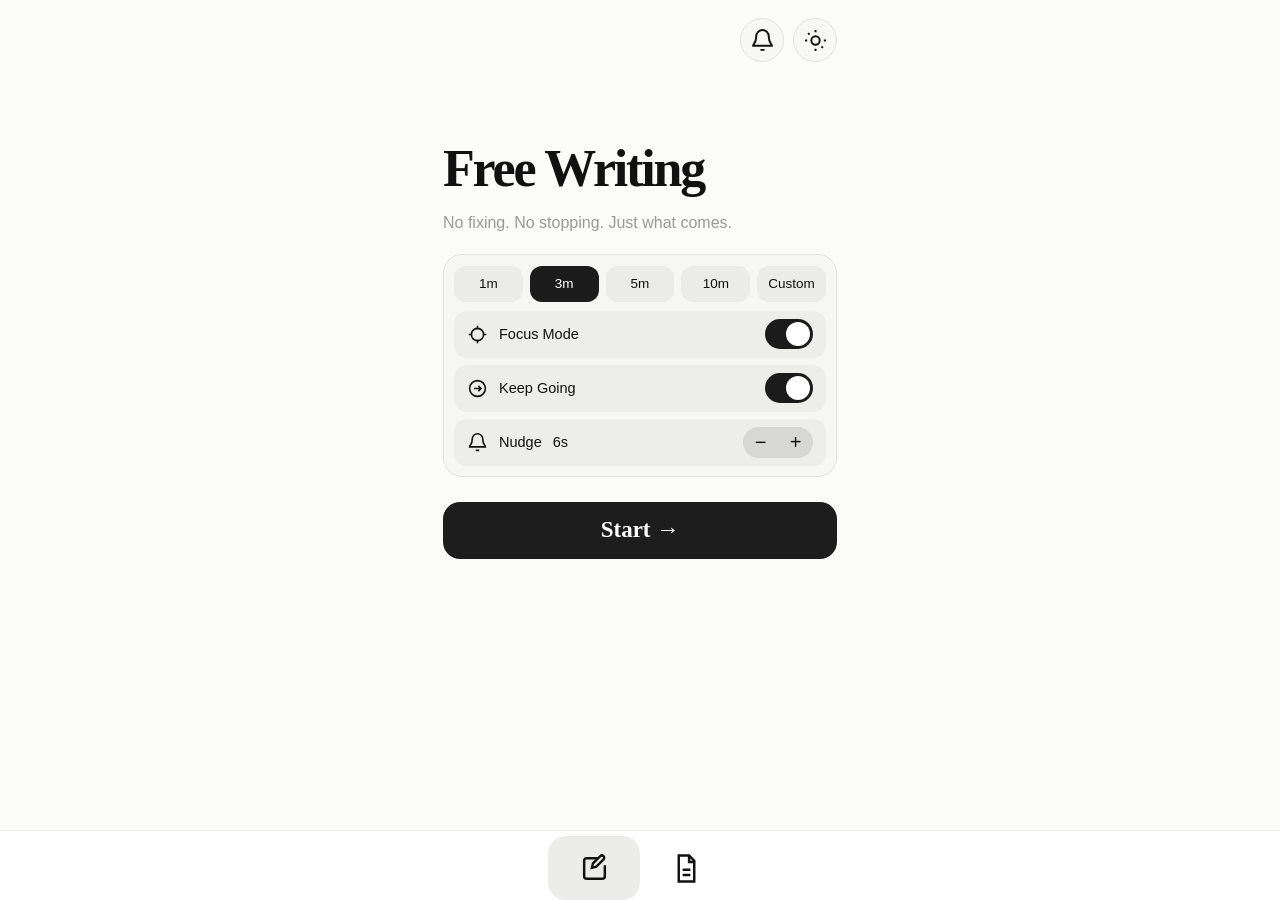
==== commit ac3ec96a: "Refine V12.5 navigation, inline edit, and typography" ====
--- a/index.html
+++ b/index.html
@@ -1 +1,71 @@
-<!doctype html><html lang="vi"><head><meta charset="utf-8"><meta name="viewport" content="width=device-width,initial-scale=1,viewport-fit=cover,user-scalable=no"><meta name="theme-color" content="#fbfbfa" id="tc"><meta name="apple-mobile-web-app-capable" content="yes"><meta name="apple-mobile-web-app-status-bar-style" content="black-translucent"><meta name="apple-mobile-web-app-title" content="Free Writing"><link rel="apple-touch-icon" sizes="180x180" href="/apple-touch-icon.png?v=12.4"><title>Free Writing</title><style>:root{--bg:#fbfbfa;--fg:#111;--mut:#999;--line:#e2e2e0;--soft:#f4f4f3;--tile:#ebebea;--danger:#ff453a;--ser:Georgia,"Times New Roman",serif}*{box-sizing:border-box;-webkit-tap-highlight-color:transparent}html,body{margin:0;min-height:100%;background:var(--bg);color:var(--fg);font-family:-apple-system,BlinkMacSystemFont,"Helvetica Neue",Arial,sans-serif}body{min-height:100dvh}.app{max-width:430px;min-height:100dvh;margin:auto;padding:env(safe-area-inset-top) 18px calc(100px + env(safe-area-inset-bottom));background:var(--bg)}.scr{display:none}.scr.on{display:block}.top{height:137px;display:flex;justify-content:flex-end;gap:9px;padding-top:18px}.round{width:44px;height:44px;border:1px solid var(--line);border-radius:50%;background:#f7f7f6;color:#111;display:grid;place-items:center}.round svg{width:25px;height:25px;fill:none;stroke:currentColor;stroke-width:1.9}.hero h1{font:700 52px/.96 var(--ser);letter-spacing:-2.2px;margin:7px 0 20px}.tag{font-size:16px;color:var(--mut);margin-bottom:22px}.panel{padding:11px 10px 10px;border:1px solid var(--line);border-radius:19px;background:#f6f6f5}.times{display:grid;grid-template-columns:repeat(5,1fr);gap:7px;margin-bottom:9px}.time{height:36px;border:0;border-radius:12px;background:var(--tile);color:#111;font-size:13.5px;font-weight:400}.time.on{background:#1c1c1c;color:#fff}.row{height:47px;border-radius:13px;background:#ededec;margin-top:7px;padding:0 13px;display:flex;align-items:center}.left{display:flex;align-items:center;gap:11px;flex:1;font-size:14.5px;font-weight:400}.left b{font-weight:400}.left svg{width:21px;height:21px;fill:none;stroke:currentColor;stroke-width:1.8}.sw{width:48px;height:30px;padding:3px;border:0;border-radius:999px;background:#1b1b1b;display:flex;justify-content:flex-end}.sw.off{justify-content:flex-start;background:#d0d0ce}.knob{width:24px;height:24px;border-radius:50%;background:#fff}.step{height:31px;border-radius:999px;background:#d7d7d5;display:flex;overflow:hidden}.step button{width:35px;border:0;background:none;color:#111;font-size:20px}.start{margin-top:25px;width:100%;height:57px;border:0;border-radius:17px;background:#1d1d1d;color:#fff;font:700 23px var(--ser)}.bottom{position:fixed;z-index:10;left:50%;bottom:calc(15px + env(safe-area-inset-bottom));transform:translateX(-50%);width:184px;height:64px;padding:5px;border:1px solid #eee;border-radius:34px;background:#fff;display:grid;grid-template-columns:1fr 1fr;box-shadow:0 10px 30px #0001}.nav{border:0;border-radius:29px;background:transparent;color:#111;display:grid;place-items:center}.nav.on{background:#ececeb}.nav svg{width:31px;height:31px;fill:none;stroke:currentColor;stroke-width:1.9}.head{height:58px;display:flex;align-items:center;justify-content:space-between}.head button{border:0;background:none;color:inherit;font-weight:700}.timer{color:#999;font-weight:700}.prompt{font:700 31px/1.16 var(--ser);margin:30px 0 18px}textarea{width:100%;min-height:72dvh;border:0;outline:0;resize:none;background:transparent;color:inherit;font:25px/1.5 var(--ser);padding:0}.saved{padding-top:54px}.saved h2{font-size:50px;margin:0 0 18px}.saved p{font-size:22px;line-height:1.35;color:#999}.box{margin-top:18px;padding:18px;border-radius:13px;background:#f1f2f5;font:22px/1.45 var(--ser);white-space:pre-wrap}.acts{display:grid;grid-template-columns:1fr 1fr;gap:10px;margin-top:20px}.soft,.done{height:54px;border:1px solid var(--line);border-radius:15px;background:#efefee;color:#111;font-weight:700}.done{width:100%;margin-top:10px;background:#1c1c1c;color:#fff}.archive{padding-top:18px}.ahead{height:66px;border:1px solid var(--line);border-radius:17px;background:#f5f5f4;padding:8px 9px 8px 14px;display:flex;align-items:center;gap:8px}.atitle{font:700 27px var(--ser);white-space:nowrap}.count{font-size:14px;color:#aaa;margin-right:auto;font-weight:700;background:#ececeb;border-radius:999px;padding:8px 10px}.trash{height:37px;border:1px solid var(--line);border-radius:20px;background:#ededec;color:#111;padding:0 11px;font-size:13.5px;font-weight:800;display:flex;gap:6px;align-items:center}.trash svg{width:17px;height:17px}.x{width:36px;height:36px;border:1px solid #ffc0bd;border-radius:50%;background:#f4f4f3;color:var(--danger);font-size:22px}.entry{margin-top:14px;border:1px solid var(--line);border-radius:17px;background:#f4f4f3;padding:17px;min-height:120px}.et{font:20px/1.45 var(--ser);white-space:pre-wrap;display:-webkit-box;-webkit-line-clamp:4;-webkit-box-orient:vertical;overflow:hidden}.meta{margin-top:16px;color:#949493;font-size:13px}.empty{padding:120px 20px;text-align:center;color:#aaa}.writing{padding-top:12px}.writingHead{height:58px;display:grid;grid-template-columns:48px 1fr 48px;align-items:center}.back{width:44px;height:44px;border:0;background:transparent;color:inherit;font:400 34px/1 -apple-system,BlinkMacSystemFont,"Helvetica Neue",Arial,sans-serif;text-align:left;padding:0}.writingTitle{text-align:center;font:700 23px var(--ser)}.writingMeta{text-align:center;color:var(--mut);font-size:13px;margin:7px 0 30px}.writingText{font:22px/1.5 var(--ser);white-space:pre-wrap;min-height:48dvh}.writingActions{display:grid;grid-template-columns:repeat(4,1fr);gap:12px;margin-top:28px}.wa{height:64px;border:1px solid var(--line);border-radius:20px;background:#ededec;color:#111;display:grid;place-items:center}.wa svg{width:30px;height:30px;fill:none;stroke:currentColor;stroke-width:1.9}.wa.danger{color:var(--danger)}.scrim{position:fixed;z-index:20;inset:0;background:#0003;display:none}.scrim.on{display:block}.sheet{position:fixed;z-index:21;left:50%;bottom:calc(12px + env(safe-area-inset-bottom));transform:translateX(-50%);width:min(calc(100% - 24px),406px);background:#fafaf9;border:1px solid #eee;border-radius:30px;padding:18px;display:none}.sheet.on{display:block}.close{float:right;height:40px;border:0;border-radius:22px;background:#efefee;color:#111;padding:0 15px}.st{clear:both;font:700 23px var(--ser);padding-top:8px}.sd{font-size:14px;line-height:1.45;color:#777}.card{height:58px;margin-top:10px;border-radius:15px;background:#eee;display:flex;align-items:center;justify-content:space-between;padding:0 13px;font-weight:700}.toast{position:fixed;z-index:40;left:50%;top:calc(env(safe-area-inset-top) + 18px);transform:translateX(-50%);background:#1c1c1c;color:#fff;border-radius:999px;padding:9px 15px;font-weight:700;display:none}.toast.on{display:block}body.dark{--bg:#000;--fg:#fff;--mut:#8e8e93;--line:#2a2a2a;--soft:#111;--tile:#171717;background:#000;color:#fff}body.dark .app{background:#000;color:#fff}body.dark .round{background:#000;color:#fff;border-color:#343434}body.dark .panel{background:#0b0b0b;border-color:#242424}body.dark .row,body.dark .time,body.dark .ahead,body.dark .entry,body.dark .sheet{background:#111;color:#fff;border-color:#2a2a2a}body.dark .time{background:#171717;color:#fff}body.dark .time.on,body.dark .start,body.dark .done{background:#fff;color:#000}body.dark .sw{background:#fff}body.dark .sw .knob{background:#000}body.dark .sw.off{background:#333}body.dark .sw.off .knob{background:#fff}body.dark .step{background:#252525}body.dark .step button{color:#fff}body.dark .bottom{background:#000;border-color:#2a2a2a;box-shadow:0 10px 30px #000}body.dark .nav{color:#fff}body.dark .nav.on{background:#1c1c1c}body.dark .soft,body.dark .card,body.dark .trash,body.dark .wa{background:#171717;color:#fff;border-color:#2a2a2a}body.dark .box{background:#111;color:#fff}body.dark .close{background:#171717;color:#fff}body.dark input{color:#fff;background:#000;border-color:#333}body.dark .x{background:#111}body.dark textarea::placeholder{color:#666}</style></head><body><main class="app"><section id="home" class="scr on"><div class="top"><button id="bell" class="round"><svg viewBox="0 0 24 24"><path d="M18 8a6 6 0 0 0-12 0c0 7-3 7-3 9h18c0-2-3-2-3-9M10 21h4"/></svg></button><button id="theme" class="round"><svg viewBox="0 0 24 24"><circle cx="12" cy="12" r="4"/><path d="M12 2v2M12 20v2M4.9 4.9l1.4 1.4M17.7 17.7l1.4 1.4M2 12h2M20 12h2"/></svg></button></div><div class="hero"><h1>Free Writing</h1><div class="tag">No fixing. No stopping. Just what comes.</div></div><div class="panel"><div class="times"><button class="time" data-m="1">1m</button><button class="time on" data-m="3">3m</button><button class="time" data-m="5">5m</button><button class="time" data-m="10">10m</button><button class="time" data-m="c">Custom</button></div><div class="row"><div class="left"><svg viewBox="0 0 24 24"><circle cx="12" cy="12" r="7"/><path d="M12 2v4M12 18v4M2 12h4M18 12h4"/></svg>Focus Mode</div><button class="sw" data-k="focus"><span class="knob"></span></button></div><div class="row"><div class="left"><svg viewBox="0 0 24 24"><circle cx="12" cy="12" r="9"/><path d="M8 12h8M13 9l3 3-3 3"/></svg>Keep Going</div><button class="sw" data-k="keep"><span class="knob"></span></button></div><div class="row"><div class="left"><svg viewBox="0 0 24 24"><path d="M18 8a6 6 0 0 0-12 0c0 7-3 7-3 9h18c0-2-3-2-3-9M10 21h4"/></svg>Nudge <b id="nv">6s</b></div><div class="step"><button id="minus">−</button><button id="plus">+</button></div></div></div><button id="start" class="start">Start →</button></section><section id="write" class="scr"><div class="head"><button id="cancel">Cancel</button><span id="timer" class="timer">03:00</span><button id="finish">Done</button></div><div class="prompt">Write whatever comes. Don’t edit. Don’t judge.</div><textarea id="writer" lang="vi" spellcheck="true" placeholder="Start writing…"></textarea></section><section id="saved" class="scr saved"><h2>✓ Saved</h2><p>Leave it untouched for now. You can reread it later in Archive.</p><div id="excerpt" class="box"></div><div class="acts"><button id="copySaved" class="soft">Copy Text</button><button id="shareSaved" class="soft">Share</button></div><button id="doneSaved" class="done">Done</button></section><section id="library" class="scr archive"><div class="ahead"><div id="atitle" class="atitle">Archive</div><div id="count" class="count">0/∞</div><button id="deleteAll" class="x" style="display:none">×</button><button id="trash" class="trash"><svg viewBox="0 0 24 24" fill="none" stroke="currentColor"><path d="M4 7h16M9 7V4h6v3M7 7l1 13h8l1-13"/></svg><span>Trash</span></button></div><div id="entries"></div></section><section id="writing" class="scr writing"><div class="writingHead"><button id="writingBack" class="back" aria-label="Back">‹</button><div class="writingTitle">Writing</div><div></div></div><div id="writingMeta" class="writingMeta"></div><div id="writingText" class="writingText"></div><div class="writingActions"><button id="writingEdit" class="wa" aria-label="Edit"><svg viewBox="0 0 24 24"><path d="M14.5 4H6a2 2 0 0 0-2 2v12a2 2 0 0 0 2 2h12a2 2 0 0 0 2-2v-8.5"/><path d="M13.4 10.6 19 5a1.8 1.8 0 0 0-2.6-2.5l-5.6 5.6-.8 3.3z"/></svg></button><button id="writingCopy" class="wa" aria-label="Copy"><svg viewBox="0 0 24 24"><rect x="8" y="8" width="10" height="12" rx="2"/><path d="M6 16H5a2 2 0 0 1-2-2V5a2 2 0 0 1 2-2h9a2 2 0 0 1 2 2v1"/></svg></button><button id="writingShare" class="wa" aria-label="Share"><svg viewBox="0 0 24 24"><path d="M12 3v12M7 8l5-5 5 5"/><rect x="5" y="11" width="14" height="10" rx="2"/></svg></button><button id="writingTrash" class="wa danger" aria-label="Trash"><svg viewBox="0 0 24 24"><path d="M4 7h16M9 7V4h6v3M7 7l1 13h8l1-13"/></svg></button></div></section></main><nav id="bottom" class="bottom"><button class="nav on" data-s="home"><svg viewBox="0 0 24 24"><path d="M14.5 4H6a2 2 0 0 0-2 2v12a2 2 0 0 0 2 2h12a2 2 0 0 0 2-2v-8.5"/><path d="M13.4 10.6 19 5a1.8 1.8 0 0 0-2.6-2.5l-5.6 5.6-.8 3.3z"/></svg></button><button class="nav" data-s="library"><svg viewBox="0 0 24 24"><path d="M6 2h8l4 4v16H6zM14 2v5h5M9 13h6M9 17h6"/></svg></button></nav><div id="toast" class="toast">Copied</div><div id="scrim" class="scrim"></div><section id="reminder" class="sheet"><button class="close" data-close>Done</button><div class="st">🔔 Daily Reminder</div><p class="sd">A gentle daily nudge to review, copy, or process writings.</p><div class="card"><span>Remind me every day</span><button id="rs" class="sw"><span class="knob"></span></button></div><div class="card"><span>Review Time</span><input id="rt" type="time" value="20:00"></div></section><section id="editor" class="sheet"><button class="close" id="saveEdit">Save</button><div class="st">Edit writing</div><textarea id="editText" lang="vi" spellcheck="true" style="min-height:220px;margin-top:12px"></textarea></section><script>const $=s=>document.querySelector(s),$$=s=>[...document.querySelectorAll(s)],P=JSON.parse(localStorage.fw_prefs||'{}'),S={m:P.minutes||3,focus:P.focus??true,keep:P.keep??true,n:P.nudge||6,rem:P.reminder??true,time:P.reviewTime||'20:00'};let iv,t0,left,last,trashMode=false,sel=null,tt;const save=()=>localStorage.fw_prefs=JSON.stringify({minutes:S.m,focus:S.focus,keep:S.keep,nudge:S.n,reminder:S.rem,reviewTime:S.time}),get=()=>JSON.parse(localStorage.freewriting_entries||'[]'),put=v=>localStorage.freewriting_entries=JSON.stringify(v),getT=()=>JSON.parse(localStorage.freewriting_trash||'[]'),putT=v=>localStorage.freewriting_trash=JSON.stringify(v);function toast(m='Copied'){let t=$('#toast');t.textContent=m;t.classList.add('on');clearTimeout(tt);tt=setTimeout(()=>t.classList.remove('on'),1200)}async function cp(t){try{await navigator.clipboard.writeText(t)}catch{let x=document.createElement('textarea');x.value=t;document.body.appendChild(x);x.select();document.execCommand('copy');x.remove()}toast()}function sh(t){navigator.share?navigator.share({text:t}).catch(()=>{}):cp(t)}function show(id){$$('.scr').forEach(x=>x.classList.remove('on'));$('#'+id).classList.add('on');$('#bottom').style.display=(id==='write'||id==='writing')?'none':'grid';$$('.nav').forEach(x=>x.classList.toggle('on',id==='saved'?x.dataset.s==='home':x.dataset.s===id));if(id==='library'){trashMode=false;render()}if(id==='writing')renderWriting()}$$('.nav').forEach(x=>x.onclick=()=>show(x.dataset.s));$$('.time').forEach(x=>x.onclick=()=>{if(x.dataset.m==='c'){let v=prompt('Minutes',S.m);if(!v)return;S.m=Math.max(1,Math.min(120,+v||3))}else S.m=+x.dataset.m;$$('.time').forEach(y=>y.classList.remove('on'));x.classList.add('on');save()});$$('.sw[data-k]').forEach(x=>{let k=x.dataset.k;x.classList.toggle('off',!S[k]);x.onclick=()=>{S[k]=!S[k];x.classList.toggle('off',!S[k]);save()}});$('#nv').textContent=S.n+'s';$('#minus').onclick=()=>{$('#nv').textContent=(S.n=Math.max(2,S.n-1))+'s';save()};$('#plus').onclick=()=>{$('#nv').textContent=(S.n=Math.min(30,S.n+1))+'s';save()};const fmt=s=>String(Math.floor(Math.max(0,s)/60)).padStart(2,'0')+':'+String(Math.max(0,s)%60).padStart(2,'0');$('#start').onclick=()=>{left=S.m*60;t0=Date.now();$('#writer').value='';$('#timer').textContent=fmt(left);show('write');setTimeout(()=>$('#writer').focus(),50);clearInterval(iv);iv=setInterval(()=>{left--;$('#timer').textContent=left>0?fmt(left):(S.keep?'Keep going':'00:00');if(left<=0&&!S.keep)finish()},1000)};$('#cancel').onclick=()=>{clearInterval(iv);show('home')};$('#finish').onclick=finish;function finish(){clearInterval(iv);let t=$('#writer').value.trim();if(!t){show('home');return}let e={id:Date.now(),text:t,created:new Date().toISOString(),seconds:Math.max(1,Math.round((Date.now()-t0)/1000))},a=get();a.unshift(e);put(a);last=e;$('#excerpt').textContent=t;show('saved')}$('#copySaved').onclick=()=>last&&cp(last.text);$('#shareSaved').onclick=()=>last&&sh(last.text);$('#doneSaved').onclick=()=>show('home');const esc=s=>s.replace(/[&<>]/g,m=>({'&':'&amp;','<':'&lt;','>':'&gt;'}[m]));function render(){let a=trashMode?getT():get();$('#atitle').textContent=trashMode?'Trash':'Archive';$('#count').textContent=trashMode?a.length:a.length+'/∞';$('#trash span').textContent=trashMode?'Archive':'Trash';$('#deleteAll').style.display=!trashMode&&a.length?'block':'none';$('#entries').innerHTML=a.length?a.map(e=>`<article class="entry" data-id="${e.id}"><div class="et">${esc(e.text)}</div><div class="meta">${new Date(e.created).toLocaleString('vi-VN')}</div></article>`).join(''):'<div class="empty">Nothing here yet.</div>';$$('.entry').forEach(el=>el.onclick=()=>{sel=+el.dataset.id;if(trashMode){let e=a.find(x=>x.id===sel);if(confirm('Restore this writing?')){putT(getT().filter(x=>x.id!==sel));let{trashedAt,...r}=e;put([r,...get()]);render()}}else show('writing')})}$('#trash').onclick=()=>{trashMode=!trashMode;render()};$('#deleteAll').onclick=()=>{if(confirm('Move all writings to Trash?')){let a=get();putT(a.map(e=>({...e,trashedAt:new Date().toISOString()})).concat(getT()));put([]);render()}};function cur(){return get().find(x=>x.id===sel)}function renderWriting(){let e=cur();if(!e){show('library');return}$('#writingText').textContent=e.text;$('#writingMeta').textContent=new Date(e.created).toLocaleString('vi-VN')}$('#writingBack').onclick=()=>show('library');$('#writingCopy').onclick=()=>{let e=cur();if(e)cp(e.text)};$('#writingShare').onclick=()=>{let e=cur();if(e)sh(e.text)};$('#writingTrash').onclick=()=>{let e=cur();if(e){put(get().filter(x=>x.id!==e.id));putT([{...e,trashedAt:new Date().toISOString()},...getT()]);sel=null;show('library');toast('Moved to Trash')}};function open(id){$('#scrim').classList.add('on');$('#'+id).classList.add('on')}function close(){$('#scrim').classList.remove('on');$$('.sheet').forEach(x=>x.classList.remove('on'))}$('#scrim').onclick=close;$$('[data-close]').forEach(x=>x.onclick=close);$('#bell').onclick=()=>open('reminder');$('#writingEdit').onclick=()=>{let e=cur();if(!e)return;$('#editText').value=e.text;open('editor')};$('#saveEdit').onclick=()=>{let t=$('#editText').value.trim(),a=get(),i=a.findIndex(x=>x.id===sel);if(t&&i>=0){a[i].text=t;put(a)}close();renderWriting();toast('Saved')};$('#rs').classList.toggle('off',!S.rem);$('#rt').value=S.time;$('#rs').onclick=()=>{S.rem=!S.rem;$('#rs').classList.toggle('off',!S.rem);save()};$('#rt').onchange=e=>{S.time=e.target.value;save()};function theme(d){document.body.classList.toggle('dark',d);localStorage.fw_dark=d?'1':'0';$('#tc').content=d?'#000000':'#fbfbfa';document.documentElement.style.background=d?'#000000':'#fbfbfa'}$('#theme').onclick=()=>theme(!document.body.classList.contains('dark'));theme(localStorage.fw_dark==='1');</script></body></html>+<!doctype html><html lang="vi"><head><meta charset="utf-8"><meta name="viewport" content="width=device-width,initial-scale=1,viewport-fit=cover,user-scalable=no"><meta name="theme-color" content="#fbfbfa" id="tc"><meta name="apple-mobile-web-app-capable" content="yes"><meta name="apple-mobile-web-app-status-bar-style" content="black-translucent"><meta name="apple-mobile-web-app-title" content="Free Writing"><link rel="apple-touch-icon" sizes="180x180" href="/apple-touch-icon.png?v=12.4"><title>Free Writing</title><style>
+:root{--bg:#fbfbfa;--fg:#111;--mut:#999;--line:#e2e2e0;--soft:#f4f4f3;--tile:#ebebea;--danger:#ff453a;--ser:Georgia,"Times New Roman",serif}
+*{box-sizing:border-box;-webkit-tap-highlight-color:transparent}
+html,body{margin:0;min-height:100%;background:var(--bg);color:var(--fg);font-family:-apple-system,BlinkMacSystemFont,"Helvetica Neue",Arial,sans-serif}
+body{min-height:100dvh}.app{max-width:430px;min-height:100dvh;margin:auto;padding:env(safe-area-inset-top) 18px calc(88px + env(safe-area-inset-bottom));background:var(--bg)}
+.scr{display:none}.scr.on{display:block}.top{height:137px;display:flex;justify-content:flex-end;gap:9px;padding-top:18px}
+.round{width:44px;height:44px;border:1px solid var(--line);border-radius:50%;background:#f7f7f6;color:#111;display:grid;place-items:center}
+.round svg{width:25px;height:25px;fill:none;stroke:currentColor;stroke-width:1.9}
+.hero h1{font:700 52px/.96 var(--ser);letter-spacing:-2.2px;margin:7px 0 20px}.tag{font-size:16px;color:var(--mut);margin-bottom:22px}
+.panel{padding:11px 10px 10px;border:1px solid var(--line);border-radius:19px;background:#f6f6f5}.times{display:grid;grid-template-columns:repeat(5,1fr);gap:7px;margin-bottom:9px}
+.time{height:36px;border:0;border-radius:12px;background:var(--tile);color:#111;font-size:13.5px;font-weight:400}.time.on{background:#1c1c1c;color:#fff}
+.row{height:47px;border-radius:13px;background:#ededec;margin-top:7px;padding:0 13px;display:flex;align-items:center}.left{display:flex;align-items:center;gap:11px;flex:1;font-size:14.5px;font-weight:400}.left b{font-weight:400}.left svg{width:21px;height:21px;fill:none;stroke:currentColor;stroke-width:1.8}
+.sw{width:48px;height:30px;padding:3px;border:0;border-radius:999px;background:#1b1b1b;display:flex;justify-content:flex-end}.sw.off{justify-content:flex-start;background:#d0d0ce}.knob{width:24px;height:24px;border-radius:50%;background:#fff}
+.step{height:31px;border-radius:999px;background:#d7d7d5;display:flex;overflow:hidden}.step button{width:35px;border:0;background:none;color:#111;font-size:20px}
+.start{margin-top:25px;width:100%;height:57px;border:0;border-radius:17px;background:#1d1d1d;color:#fff;font:700 23px var(--ser)}
+.bottom{position:fixed;z-index:10;left:0;right:0;bottom:0;width:100%;height:calc(70px + env(safe-area-inset-bottom));padding:5px calc((100% - 184px)/2) env(safe-area-inset-bottom);border:0;border-top:1px solid #eee;border-radius:0;background:#fff;display:grid;grid-template-columns:1fr 1fr;box-shadow:none}
+.nav{border:0;border-radius:18px;background:transparent;color:#111;display:grid;place-items:center}.nav.on{background:#ececeb}.nav svg{width:31px;height:31px;fill:none;stroke:currentColor;stroke-width:1.9}
+.head{height:58px;display:flex;align-items:center;justify-content:space-between}.head button{border:0;background:none;color:inherit;font-size:17px;font-weight:700}.timer{color:#999;font-weight:700}
+.prompt{font:700 31px/1.16 var(--ser);margin:30px 0 18px}textarea{width:100%;min-height:72dvh;border:0;outline:0;resize:none;background:transparent;color:inherit;font:25px/1.5 var(--ser);padding:0}
+.saved{padding-top:54px}.saved h2{font-size:50px;margin:0 0 18px}.saved p{font-size:22px;line-height:1.35;color:#999}.box{margin-top:18px;padding:18px;border-radius:13px;background:#f1f2f5;font:22px/1.45 var(--ser);white-space:pre-wrap}
+.acts{display:grid;grid-template-columns:1fr 1fr;gap:10px;margin-top:20px}.soft,.done{height:54px;border:1px solid var(--line);border-radius:15px;background:#efefee;color:#111;font-size:17px;font-weight:700}.done{width:100%;margin-top:10px;background:#1c1c1c;color:#fff}
+.archive{padding-top:18px}.ahead{height:66px;border:1px solid var(--line);border-radius:17px;background:#f5f5f4;padding:8px 9px 8px 14px;display:flex;align-items:center;gap:8px}.atitle{font:700 27px var(--ser);white-space:nowrap}.count{font-size:14px;color:#aaa;margin-right:auto;font-weight:700;background:#ececeb;border-radius:999px;padding:8px 10px}
+.trash{height:37px;border:1px solid var(--line);border-radius:20px;background:#ededec;color:#111;padding:0 11px;font-size:13.5px;font-weight:800;display:flex;gap:6px;align-items:center}.trash svg{width:17px;height:17px}.x{width:36px;height:36px;border:1px solid #ffc0bd;border-radius:50%;background:#f4f4f3;color:var(--danger);font-size:22px}
+.entry{margin-top:14px;border:1px solid var(--line);border-radius:17px;background:#f4f4f3;padding:17px;min-height:120px}.et{font:20px/1.45 var(--ser);white-space:pre-wrap;display:-webkit-box;-webkit-line-clamp:4;-webkit-box-orient:vertical;overflow:hidden}.meta{margin-top:16px;color:#949493;font-size:13px}.empty{padding:120px 20px;text-align:center;color:#aaa}
+.writing{padding-top:12px}.writingHead{height:58px;display:grid;grid-template-columns:48px 1fr 48px;align-items:center}.back{width:44px;height:44px;border:0;background:transparent;color:inherit;font:400 34px/1 -apple-system,BlinkMacSystemFont,"Helvetica Neue",Arial,sans-serif;text-align:left;padding:0}.writingTitle{text-align:center;font:700 23px var(--ser)}.writingMeta{text-align:center;color:var(--mut);font-size:13px;margin:7px 0 30px}
+.writingText{font:22px/1.5 var(--ser);white-space:pre-wrap;min-height:48dvh;outline:0;border-radius:12px}.writingText[contenteditable="true"]{background:#f1f1f0;padding:14px}.writingActions{display:grid;grid-template-columns:repeat(4,1fr);gap:12px;margin-top:28px}.wa{height:64px;border:1px solid var(--line);border-radius:20px;background:#ededec;color:#111;display:grid;place-items:center}.wa svg{width:30px;height:30px;fill:none;stroke:currentColor;stroke-width:1.9}.wa.danger{color:var(--danger)}.wa.editing{background:#111;color:#fff}
+.scrim{position:fixed;z-index:20;inset:0;background:#0003;display:none}.scrim.on{display:block}.sheet{position:fixed;z-index:21;left:50%;bottom:calc(12px + env(safe-area-inset-bottom));transform:translateX(-50%);width:min(calc(100% - 24px),406px);background:#fafaf9;border:1px solid #eee;border-radius:30px;padding:18px;display:none}.sheet.on{display:block}.close{float:right;height:40px;border:0;border-radius:22px;background:#efefee;color:#111;padding:0 15px}.st{clear:both;font:700 23px var(--ser);padding-top:8px}.sd{font-size:14px;line-height:1.45;color:#777}.card{height:58px;margin-top:10px;border-radius:15px;background:#eee;display:flex;align-items:center;justify-content:space-between;padding:0 13px;font-weight:700}.card input[type="time"]{font-size:19px;font-weight:600}
+.toast{position:fixed;z-index:40;left:50%;top:calc(env(safe-area-inset-top) + 18px);transform:translateX(-50%);background:#1c1c1c;color:#fff;border-radius:999px;padding:9px 15px;font-weight:700;display:none}.toast.on{display:block}
+body.dark{--bg:#000;--fg:#fff;--mut:#8e8e93;--line:#2a2a2a;--soft:#111;--tile:#171717;background:#000;color:#fff}body.dark .app{background:#000;color:#fff}body.dark .round{background:#000;color:#fff;border-color:#343434}body.dark .panel{background:#0b0b0b;border-color:#242424}body.dark .row,body.dark .time,body.dark .ahead,body.dark .entry,body.dark .sheet{background:#111;color:#fff;border-color:#2a2a2a}body.dark .time{background:#171717;color:#fff}body.dark .time.on,body.dark .start,body.dark .done{background:#fff;color:#000}body.dark .sw{background:#fff}body.dark .sw .knob{background:#000}body.dark .sw.off{background:#333}body.dark .sw.off .knob{background:#fff}body.dark .step{background:#252525}body.dark .step button{color:#fff}body.dark .bottom{background:#000;border-top-color:#2a2a2a}body.dark .nav{color:#fff}body.dark .nav.on{background:#1c1c1c}body.dark .soft,body.dark .card,body.dark .trash,body.dark .wa{background:#171717;color:#fff;border-color:#2a2a2a}body.dark .wa.editing{background:#fff;color:#000}body.dark .writingText[contenteditable="true"]{background:#111}body.dark .box{background:#111;color:#fff}body.dark .close{background:#171717;color:#fff}body.dark input{color:#fff;background:#000;border-color:#333}body.dark .x{background:#111}body.dark textarea::placeholder{color:#666}
+</style></head><body><main class="app">
+<section id="home" class="scr on"><div class="top"><button id="bell" class="round"><svg viewBox="0 0 24 24"><path d="M18 8a6 6 0 0 0-12 0c0 7-3 7-3 9h18c0-2-3-2-3-9M10 21h4"/></svg></button><button id="theme" class="round"><svg viewBox="0 0 24 24"><circle cx="12" cy="12" r="4"/><path d="M12 2v2M12 20v2M4.9 4.9l1.4 1.4M17.7 17.7l1.4 1.4M2 12h2M20 12h2"/></svg></button></div><div class="hero"><h1>Free Writing</h1><div class="tag">No fixing. No stopping. Just what comes.</div></div><div class="panel"><div class="times"><button class="time" data-m="1">1m</button><button class="time on" data-m="3">3m</button><button class="time" data-m="5">5m</button><button class="time" data-m="10">10m</button><button class="time" data-m="c">Custom</button></div><div class="row"><div class="left"><svg viewBox="0 0 24 24"><circle cx="12" cy="12" r="7"/><path d="M12 2v4M12 18v4M2 12h4M18 12h4"/></svg>Focus Mode</div><button class="sw" data-k="focus"><span class="knob"></span></button></div><div class="row"><div class="left"><svg viewBox="0 0 24 24"><circle cx="12" cy="12" r="9"/><path d="M8 12h8M13 9l3 3-3 3"/></svg>Keep Going</div><button class="sw" data-k="keep"><span class="knob"></span></button></div><div class="row"><div class="left"><svg viewBox="0 0 24 24"><path d="M18 8a6 6 0 0 0-12 0c0 7-3 7-3 9h18c0-2-3-2-3-9M10 21h4"/></svg>Nudge <b id="nv">6s</b></div><div class="step"><button id="minus">−</button><button id="plus">+</button></div></div></div><button id="start" class="start">Start →</button></section>
+<section id="write" class="scr"><div class="head"><button id="cancel">Cancel</button><span id="timer" class="timer">03:00</span><button id="finish">Done</button></div><div class="prompt">Write whatever comes. Don’t edit. Don’t judge.</div><textarea id="writer" lang="vi" spellcheck="true" placeholder="Start writing…"></textarea></section>
+<section id="saved" class="scr saved"><h2>✓ Saved</h2><p>Leave it untouched for now. You can reread it later in Archive.</p><div id="excerpt" class="box"></div><div class="acts"><button id="copySaved" class="soft">Copy Text</button><button id="shareSaved" class="soft">Share</button></div><button id="doneSaved" class="done">Done</button></section>
+<section id="library" class="scr archive"><div class="ahead"><div id="atitle" class="atitle">Archive</div><div id="count" class="count">0/∞</div><button id="deleteAll" class="x" style="display:none">×</button><button id="trash" class="trash"><svg viewBox="0 0 24 24" fill="none" stroke="currentColor"><path d="M4 7h16M9 7V4h6v3M7 7l1 13h8l1-13"/></svg><span>Trash</span></button></div><div id="entries"></div></section>
+<section id="writing" class="scr writing"><div class="writingHead"><button id="writingBack" class="back" aria-label="Back">‹</button><div class="writingTitle">Writing</div><div></div></div><div id="writingMeta" class="writingMeta"></div><div id="writingText" class="writingText"></div><div class="writingActions"><button id="writingEdit" class="wa" aria-label="Edit"><svg viewBox="0 0 24 24"><path d="M14.5 4H6a2 2 0 0 0-2 2v12a2 2 0 0 0 2 2h12a2 2 0 0 0 2-2v-8.5"/><path d="M13.4 10.6 19 5a1.8 1.8 0 0 0-2.6-2.5l-5.6 5.6-.8 3.3z"/></svg></button><button id="writingCopy" class="wa" aria-label="Copy"><svg viewBox="0 0 24 24"><rect x="8" y="8" width="10" height="12" rx="2"/><path d="M6 16H5a2 2 0 0 1-2-2V5a2 2 0 0 1 2-2h9a2 2 0 0 1 2 2v1"/></svg></button><button id="writingShare" class="wa" aria-label="Share"><svg viewBox="0 0 24 24"><path d="M12 3v12M7 8l5-5 5 5"/><rect x="5" y="11" width="14" height="10" rx="2"/></svg></button><button id="writingTrash" class="wa danger" aria-label="Trash"><svg viewBox="0 0 24 24"><path d="M4 7h16M9 7V4h6v3M7 7l1 13h8l1-13"/></svg></button></div></section>
+</main>
+<nav id="bottom" class="bottom"><button class="nav on" data-s="home"><svg viewBox="0 0 24 24"><path d="M14.5 4H6a2 2 0 0 0-2 2v12a2 2 0 0 0 2 2h12a2 2 0 0 0 2-2v-8.5"/><path d="M13.4 10.6 19 5a1.8 1.8 0 0 0-2.6-2.5l-5.6 5.6-.8 3.3z"/></svg></button><button class="nav" data-s="library"><svg viewBox="0 0 24 24"><path d="M6 2h8l4 4v16H6zM14 2v5h5M9 13h6M9 17h6"/></svg></button></nav>
+<div id="toast" class="toast">Copied</div><div id="scrim" class="scrim"></div>
+<section id="reminder" class="sheet"><button class="close" data-close>Done</button><div class="st">🔔 Daily Reminder</div><p class="sd">A gentle daily nudge to review, copy, or process writings.</p><div class="card"><span>Remind me every day</span><button id="rs" class="sw"><span class="knob"></span></button></div><div class="card"><span>Review Time</span><input id="rt" type="time" value="20:00"></div></section>
+<script>
+const $=s=>document.querySelector(s),$$=s=>[...document.querySelectorAll(s)],P=JSON.parse(localStorage.fw_prefs||'{}'),S={m:P.minutes||3,focus:P.focus??true,keep:P.keep??true,n:P.nudge||6,rem:P.reminder??true,time:P.reviewTime||'20:00'};let iv,t0,left,last,trashMode=false,sel=null,tt;
+const save=()=>localStorage.fw_prefs=JSON.stringify({minutes:S.m,focus:S.focus,keep:S.keep,nudge:S.n,reminder:S.rem,reviewTime:S.time}),get=()=>JSON.parse(localStorage.freewriting_entries||'[]'),put=v=>localStorage.freewriting_entries=JSON.stringify(v),getT=()=>JSON.parse(localStorage.freewriting_trash||'[]'),putT=v=>localStorage.freewriting_trash=JSON.stringify(v);
+function toast(m='Copied'){let t=$('#toast');t.textContent=m;t.classList.add('on');clearTimeout(tt);tt=setTimeout(()=>t.classList.remove('on'),1200)}
+async function cp(t){try{await navigator.clipboard.writeText(t)}catch{let x=document.createElement('textarea');x.value=t;document.body.appendChild(x);x.select();document.execCommand('copy');x.remove()}toast()}
+function sh(t){navigator.share?navigator.share({text:t}).catch(()=>{}):cp(t)}
+function show(id){$$('.scr').forEach(x=>x.classList.remove('on'));$('#'+id).classList.add('on');$('#bottom').style.display=(id==='write'||id==='writing')?'none':'grid';$$('.nav').forEach(x=>x.classList.toggle('on',id==='saved'?x.dataset.s==='home':x.dataset.s===id));if(id==='library'){trashMode=false;render()}if(id==='writing')renderWriting()}
+$$('.nav').forEach(x=>x.onclick=()=>show(x.dataset.s));
+$$('.time').forEach(x=>x.onclick=()=>{if(x.dataset.m==='c'){let v=prompt('Minutes',S.m);if(!v)return;S.m=Math.max(1,Math.min(120,+v||3))}else S.m=+x.dataset.m;$$('.time').forEach(y=>y.classList.remove('on'));x.classList.add('on');save()});
+$$('.sw[data-k]').forEach(x=>{let k=x.dataset.k;x.classList.toggle('off',!S[k]);x.onclick=()=>{S[k]=!S[k];x.classList.toggle('off',!S[k]);save()}});
+$('#nv').textContent=S.n+'s';$('#minus').onclick=()=>{$('#nv').textContent=(S.n=Math.max(2,S.n-1))+'s';save()};$('#plus').onclick=()=>{$('#nv').textContent=(S.n=Math.min(30,S.n+1))+'s';save()};
+const fmt=s=>String(Math.floor(Math.max(0,s)/60)).padStart(2,'0')+':'+String(Math.max(0,s)%60).padStart(2,'0');
+$('#start').onclick=()=>{left=S.m*60;t0=Date.now();$('#writer').value='';$('#timer').textContent=fmt(left);show('write');setTimeout(()=>$('#writer').focus(),50);clearInterval(iv);iv=setInterval(()=>{left--;$('#timer').textContent=left>0?fmt(left):(S.keep?'Keep going':'00:00');if(left<=0&&!S.keep)finish()},1000)};
+$('#cancel').onclick=()=>{clearInterval(iv);show('home')};$('#finish').onclick=finish;
+function finish(){clearInterval(iv);let t=$('#writer').value.trim();if(!t){show('home');return}let e={id:Date.now(),text:t,created:new Date().toISOString(),seconds:Math.max(1,Math.round((Date.now()-t0)/1000))},a=get();a.unshift(e);put(a);last=e;$('#excerpt').textContent=t;show('saved')}
+$('#copySaved').onclick=()=>last&&cp(last.text);$('#shareSaved').onclick=()=>last&&sh(last.text);$('#doneSaved').onclick=()=>show('home');
+const esc=s=>s.replace(/[&<>]/g,m=>({'&':'&amp;','<':'&lt;','>':'&gt;'}[m]));
+function render(){let a=trashMode?getT():get();$('#atitle').textContent=trashMode?'Trash':'Archive';$('#count').textContent=trashMode?a.length:a.length+'/∞';$('#trash span').textContent=trashMode?'Archive':'Trash';$('#deleteAll').style.display=!trashMode&&a.length?'block':'none';$('#entries').innerHTML=a.length?a.map(e=>`<article class="entry" data-id="${e.id}"><div class="et">${esc(e.text)}</div><div class="meta">${new Date(e.created).toLocaleString('vi-VN')}</div></article>`).join(''):'<div class="empty">Nothing here yet.</div>';$$('.entry').forEach(el=>el.onclick=()=>{sel=+el.dataset.id;if(trashMode){let e=a.find(x=>x.id===sel);if(confirm('Restore this writing?')){putT(getT().filter(x=>x.id!==sel));let{trashedAt,...r}=e;put([r,...get()]);render()}}else show('writing')})}
+$('#trash').onclick=()=>{trashMode=!trashMode;render()};$('#deleteAll').onclick=()=>{if(confirm('Move all writings to Trash?')){let a=get();putT(a.map(e=>({...e,trashedAt:new Date().toISOString()})).concat(getT()));put([]);render()}};
+function cur(){return get().find(x=>x.id===sel)}
+function saveInlineEdit(){let e=cur(),t=$('#writingText');if(!e||t.contentEditable!=='true')return;let text=t.innerText.trim(),a=get(),i=a.findIndex(x=>x.id===sel);if(text&&i>=0){a[i].text=text;put(a)}t.contentEditable='false';$('#writingEdit').classList.remove('editing');$('#writingEdit').setAttribute('aria-label','Edit')}
+function renderWriting(){let e=cur();if(!e){show('library');return}let t=$('#writingText');t.contentEditable='false';t.textContent=e.text;$('#writingMeta').textContent=new Date(e.created).toLocaleString('vi-VN');$('#writingEdit').classList.remove('editing');$('#writingEdit').setAttribute('aria-label','Edit')}
+$('#writingBack').onclick=()=>{saveInlineEdit();show('library')};
+$('#writingEdit').onclick=()=>{let e=cur(),t=$('#writingText');if(!e)return;if(t.contentEditable==='true'){saveInlineEdit();toast('Saved')}else{t.contentEditable='true';$('#writingEdit').classList.add('editing');$('#writingEdit').setAttribute('aria-label','Finish editing');t.focus();let r=document.createRange();r.selectNodeContents(t);r.collapse(false);let s=window.getSelection();s.removeAllRanges();s.addRange(r)}};
+$('#writingText').addEventListener('input',()=>{let e=cur();if(!e||$('#writingText').contentEditable!=='true')return;let a=get(),i=a.findIndex(x=>x.id===sel);if(i>=0){a[i].text=$('#writingText').innerText;put(a)}});
+$('#writingCopy').onclick=()=>{saveInlineEdit();let e=cur();if(e)cp(e.text)};$('#writingShare').onclick=()=>{saveInlineEdit();let e=cur();if(e)sh(e.text)};
+$('#writingTrash').onclick=()=>{let e=cur();if(e){put(get().filter(x=>x.id!==e.id));putT([{...e,trashedAt:new Date().toISOString()},...getT()]);sel=null;show('library');toast('Moved to Trash')}};
+function open(id){$('#scrim').classList.add('on');$('#'+id).classList.add('on')}function close(){$('#scrim').classList.remove('on');$$('.sheet').forEach(x=>x.classList.remove('on'))}
+$('#scrim').onclick=close;$$('[data-close]').forEach(x=>x.onclick=close);$('#bell').onclick=()=>open('reminder');
+$('#rs').classList.toggle('off',!S.rem);$('#rt').value=S.time;$('#rs').onclick=()=>{S.rem=!S.rem;$('#rs').classList.toggle('off',!S.rem);save()};$('#rt').onchange=e=>{S.time=e.target.value;save()};
+function theme(d){document.body.classList.toggle('dark',d);localStorage.fw_dark=d?'1':'0';$('#tc').content=d?'#000000':'#fbfbfa';document.documentElement.style.background=d?'#000000':'#fbfbfa'}$('#theme').onclick=()=>theme(!document.body.classList.contains('dark'));theme(localStorage.fw_dark==='1');
+</script></body></html>
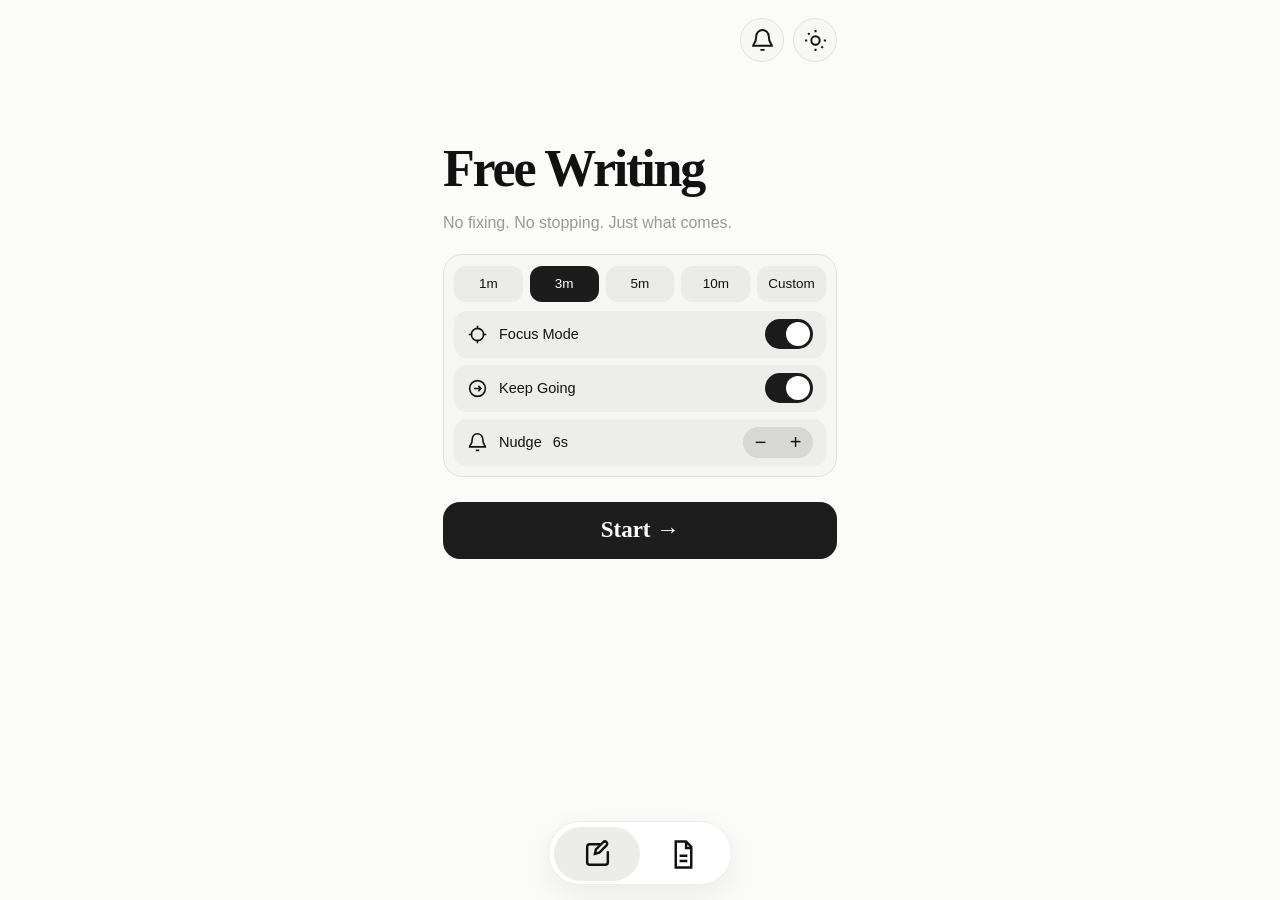
==== commit 715f4398: "feat: sync production shell for iPhone push patch" ====
--- a/index.html
+++ b/index.html
@@ -1,71 +1,11 @@
-<!doctype html><html lang="vi"><head><meta charset="utf-8"><meta name="viewport" content="width=device-width,initial-scale=1,viewport-fit=cover,user-scalable=no"><meta name="theme-color" content="#fbfbfa" id="tc"><meta name="apple-mobile-web-app-capable" content="yes"><meta name="apple-mobile-web-app-status-bar-style" content="black-translucent"><meta name="apple-mobile-web-app-title" content="Free Writing"><link rel="apple-touch-icon" sizes="180x180" href="/apple-touch-icon.png?v=12.4"><title>Free Writing</title><style>
-:root{--bg:#fbfbfa;--fg:#111;--mut:#999;--line:#e2e2e0;--soft:#f4f4f3;--tile:#ebebea;--danger:#ff453a;--ser:Georgia,"Times New Roman",serif}
-*{box-sizing:border-box;-webkit-tap-highlight-color:transparent}
-html,body{margin:0;min-height:100%;background:var(--bg);color:var(--fg);font-family:-apple-system,BlinkMacSystemFont,"Helvetica Neue",Arial,sans-serif}
-body{min-height:100dvh}.app{max-width:430px;min-height:100dvh;margin:auto;padding:env(safe-area-inset-top) 18px calc(88px + env(safe-area-inset-bottom));background:var(--bg)}
-.scr{display:none}.scr.on{display:block}.top{height:137px;display:flex;justify-content:flex-end;gap:9px;padding-top:18px}
-.round{width:44px;height:44px;border:1px solid var(--line);border-radius:50%;background:#f7f7f6;color:#111;display:grid;place-items:center}
-.round svg{width:25px;height:25px;fill:none;stroke:currentColor;stroke-width:1.9}
-.hero h1{font:700 52px/.96 var(--ser);letter-spacing:-2.2px;margin:7px 0 20px}.tag{font-size:16px;color:var(--mut);margin-bottom:22px}
-.panel{padding:11px 10px 10px;border:1px solid var(--line);border-radius:19px;background:#f6f6f5}.times{display:grid;grid-template-columns:repeat(5,1fr);gap:7px;margin-bottom:9px}
-.time{height:36px;border:0;border-radius:12px;background:var(--tile);color:#111;font-size:13.5px;font-weight:400}.time.on{background:#1c1c1c;color:#fff}
-.row{height:47px;border-radius:13px;background:#ededec;margin-top:7px;padding:0 13px;display:flex;align-items:center}.left{display:flex;align-items:center;gap:11px;flex:1;font-size:14.5px;font-weight:400}.left b{font-weight:400}.left svg{width:21px;height:21px;fill:none;stroke:currentColor;stroke-width:1.8}
-.sw{width:48px;height:30px;padding:3px;border:0;border-radius:999px;background:#1b1b1b;display:flex;justify-content:flex-end}.sw.off{justify-content:flex-start;background:#d0d0ce}.knob{width:24px;height:24px;border-radius:50%;background:#fff}
-.step{height:31px;border-radius:999px;background:#d7d7d5;display:flex;overflow:hidden}.step button{width:35px;border:0;background:none;color:#111;font-size:20px}
-.start{margin-top:25px;width:100%;height:57px;border:0;border-radius:17px;background:#1d1d1d;color:#fff;font:700 23px var(--ser)}
-.bottom{position:fixed;z-index:10;left:0;right:0;bottom:0;width:100%;height:calc(70px + env(safe-area-inset-bottom));padding:5px calc((100% - 184px)/2) env(safe-area-inset-bottom);border:0;border-top:1px solid #eee;border-radius:0;background:#fff;display:grid;grid-template-columns:1fr 1fr;box-shadow:none}
-.nav{border:0;border-radius:18px;background:transparent;color:#111;display:grid;place-items:center}.nav.on{background:#ececeb}.nav svg{width:31px;height:31px;fill:none;stroke:currentColor;stroke-width:1.9}
-.head{height:58px;display:flex;align-items:center;justify-content:space-between}.head button{border:0;background:none;color:inherit;font-size:17px;font-weight:700}.timer{color:#999;font-weight:700}
-.prompt{font:700 31px/1.16 var(--ser);margin:30px 0 18px}textarea{width:100%;min-height:72dvh;border:0;outline:0;resize:none;background:transparent;color:inherit;font:25px/1.5 var(--ser);padding:0}
-.saved{padding-top:54px}.saved h2{font-size:50px;margin:0 0 18px}.saved p{font-size:22px;line-height:1.35;color:#999}.box{margin-top:18px;padding:18px;border-radius:13px;background:#f1f2f5;font:22px/1.45 var(--ser);white-space:pre-wrap}
-.acts{display:grid;grid-template-columns:1fr 1fr;gap:10px;margin-top:20px}.soft,.done{height:54px;border:1px solid var(--line);border-radius:15px;background:#efefee;color:#111;font-size:17px;font-weight:700}.done{width:100%;margin-top:10px;background:#1c1c1c;color:#fff}
-.archive{padding-top:18px}.ahead{height:66px;border:1px solid var(--line);border-radius:17px;background:#f5f5f4;padding:8px 9px 8px 14px;display:flex;align-items:center;gap:8px}.atitle{font:700 27px var(--ser);white-space:nowrap}.count{font-size:14px;color:#aaa;margin-right:auto;font-weight:700;background:#ececeb;border-radius:999px;padding:8px 10px}
-.trash{height:37px;border:1px solid var(--line);border-radius:20px;background:#ededec;color:#111;padding:0 11px;font-size:13.5px;font-weight:800;display:flex;gap:6px;align-items:center}.trash svg{width:17px;height:17px}.x{width:36px;height:36px;border:1px solid #ffc0bd;border-radius:50%;background:#f4f4f3;color:var(--danger);font-size:22px}
-.entry{margin-top:14px;border:1px solid var(--line);border-radius:17px;background:#f4f4f3;padding:17px;min-height:120px}.et{font:20px/1.45 var(--ser);white-space:pre-wrap;display:-webkit-box;-webkit-line-clamp:4;-webkit-box-orient:vertical;overflow:hidden}.meta{margin-top:16px;color:#949493;font-size:13px}.empty{padding:120px 20px;text-align:center;color:#aaa}
-.writing{padding-top:12px}.writingHead{height:58px;display:grid;grid-template-columns:48px 1fr 48px;align-items:center}.back{width:44px;height:44px;border:0;background:transparent;color:inherit;font:400 34px/1 -apple-system,BlinkMacSystemFont,"Helvetica Neue",Arial,sans-serif;text-align:left;padding:0}.writingTitle{text-align:center;font:700 23px var(--ser)}.writingMeta{text-align:center;color:var(--mut);font-size:13px;margin:7px 0 30px}
-.writingText{font:22px/1.5 var(--ser);white-space:pre-wrap;min-height:48dvh;outline:0;border-radius:12px}.writingText[contenteditable="true"]{background:#f1f1f0;padding:14px}.writingActions{display:grid;grid-template-columns:repeat(4,1fr);gap:12px;margin-top:28px}.wa{height:64px;border:1px solid var(--line);border-radius:20px;background:#ededec;color:#111;display:grid;place-items:center}.wa svg{width:30px;height:30px;fill:none;stroke:currentColor;stroke-width:1.9}.wa.danger{color:var(--danger)}.wa.editing{background:#111;color:#fff}
-.scrim{position:fixed;z-index:20;inset:0;background:#0003;display:none}.scrim.on{display:block}.sheet{position:fixed;z-index:21;left:50%;bottom:calc(12px + env(safe-area-inset-bottom));transform:translateX(-50%);width:min(calc(100% - 24px),406px);background:#fafaf9;border:1px solid #eee;border-radius:30px;padding:18px;display:none}.sheet.on{display:block}.close{float:right;height:40px;border:0;border-radius:22px;background:#efefee;color:#111;padding:0 15px}.st{clear:both;font:700 23px var(--ser);padding-top:8px}.sd{font-size:14px;line-height:1.45;color:#777}.card{height:58px;margin-top:10px;border-radius:15px;background:#eee;display:flex;align-items:center;justify-content:space-between;padding:0 13px;font-weight:700}.card input[type="time"]{font-size:19px;font-weight:600}
-.toast{position:fixed;z-index:40;left:50%;top:calc(env(safe-area-inset-top) + 18px);transform:translateX(-50%);background:#1c1c1c;color:#fff;border-radius:999px;padding:9px 15px;font-weight:700;display:none}.toast.on{display:block}
-body.dark{--bg:#000;--fg:#fff;--mut:#8e8e93;--line:#2a2a2a;--soft:#111;--tile:#171717;background:#000;color:#fff}body.dark .app{background:#000;color:#fff}body.dark .round{background:#000;color:#fff;border-color:#343434}body.dark .panel{background:#0b0b0b;border-color:#242424}body.dark .row,body.dark .time,body.dark .ahead,body.dark .entry,body.dark .sheet{background:#111;color:#fff;border-color:#2a2a2a}body.dark .time{background:#171717;color:#fff}body.dark .time.on,body.dark .start,body.dark .done{background:#fff;color:#000}body.dark .sw{background:#fff}body.dark .sw .knob{background:#000}body.dark .sw.off{background:#333}body.dark .sw.off .knob{background:#fff}body.dark .step{background:#252525}body.dark .step button{color:#fff}body.dark .bottom{background:#000;border-top-color:#2a2a2a}body.dark .nav{color:#fff}body.dark .nav.on{background:#1c1c1c}body.dark .soft,body.dark .card,body.dark .trash,body.dark .wa{background:#171717;color:#fff;border-color:#2a2a2a}body.dark .wa.editing{background:#fff;color:#000}body.dark .writingText[contenteditable="true"]{background:#111}body.dark .box{background:#111;color:#fff}body.dark .close{background:#171717;color:#fff}body.dark input{color:#fff;background:#000;border-color:#333}body.dark .x{background:#111}body.dark textarea::placeholder{color:#666}
-</style></head><body><main class="app">
+<!doctype html><html lang="vi"><head><meta charset="utf-8"><meta name="viewport" content="width=device-width,initial-scale=1,viewport-fit=cover,user-scalable=no"><meta name="theme-color" content="#fbfbfa" id="tc"><meta name="apple-mobile-web-app-capable" content="yes"><meta name="apple-mobile-web-app-status-bar-style" content="black-translucent"><meta name="apple-mobile-web-app-title" content="Free Writing"><link rel="apple-touch-icon" sizes="180x180" href="/apple-touch-icon.png?v=12.5.8"><link rel="manifest" href="/manifest.webmanifest?v=12.6.0"><title>Free Writing</title><link rel="stylesheet" href="/style.css?v=12.6.0"></head><body><main class="app">
 <section id="home" class="scr on"><div class="top"><button id="bell" class="round"><svg viewBox="0 0 24 24"><path d="M18 8a6 6 0 0 0-12 0c0 7-3 7-3 9h18c0-2-3-2-3-9M10 21h4"/></svg></button><button id="theme" class="round"><svg viewBox="0 0 24 24"><circle cx="12" cy="12" r="4"/><path d="M12 2v2M12 20v2M4.9 4.9l1.4 1.4M17.7 17.7l1.4 1.4M2 12h2M20 12h2"/></svg></button></div><div class="hero"><h1>Free Writing</h1><div class="tag">No fixing. No stopping. Just what comes.</div></div><div class="panel"><div class="times"><button class="time" data-m="1">1m</button><button class="time on" data-m="3">3m</button><button class="time" data-m="5">5m</button><button class="time" data-m="10">10m</button><button class="time" data-m="c">Custom</button></div><div class="row"><div class="left"><svg viewBox="0 0 24 24"><circle cx="12" cy="12" r="7"/><path d="M12 2v4M12 18v4M2 12h4M18 12h4"/></svg>Focus Mode</div><button class="sw" data-k="focus"><span class="knob"></span></button></div><div class="row"><div class="left"><svg viewBox="0 0 24 24"><circle cx="12" cy="12" r="9"/><path d="M8 12h8M13 9l3 3-3 3"/></svg>Keep Going</div><button class="sw" data-k="keep"><span class="knob"></span></button></div><div class="row"><div class="left"><svg viewBox="0 0 24 24"><path d="M18 8a6 6 0 0 0-12 0c0 7-3 7-3 9h18c0-2-3-2-3-9M10 21h4"/></svg>Nudge <b id="nv">6s</b></div><div class="step"><button id="minus">−</button><button id="plus">+</button></div></div></div><button id="start" class="start">Start →</button></section>
 <section id="write" class="scr"><div class="head"><button id="cancel">Cancel</button><span id="timer" class="timer">03:00</span><button id="finish">Done</button></div><div class="prompt">Write whatever comes. Don’t edit. Don’t judge.</div><textarea id="writer" lang="vi" spellcheck="true" placeholder="Start writing…"></textarea></section>
 <section id="saved" class="scr saved"><h2>✓ Saved</h2><p>Leave it untouched for now. You can reread it later in Archive.</p><div id="excerpt" class="box"></div><div class="acts"><button id="copySaved" class="soft">Copy Text</button><button id="shareSaved" class="soft">Share</button></div><button id="doneSaved" class="done">Done</button></section>
-<section id="library" class="scr archive"><div class="ahead"><div id="atitle" class="atitle">Archive</div><div id="count" class="count">0/∞</div><button id="deleteAll" class="x" style="display:none">×</button><button id="trash" class="trash"><svg viewBox="0 0 24 24" fill="none" stroke="currentColor"><path d="M4 7h16M9 7V4h6v3M7 7l1 13h8l1-13"/></svg><span>Trash</span></button></div><div id="entries"></div></section>
+<section id="library" class="scr archive"><div class="ahead"><div id="atitle" class="atitle">Archive</div><div id="count" class="count">0/∞ </div><button id="deleteAll" class="x" style="display:none">×</button><button id="trash" class="trash"><svg viewBox="0 0 24 24" fill="none" stroke="currentColor"><path d="M4 7h16M9 7V4h6v3M7 7l1 13h8l1-13"/></svg><span>Trash</span></button></div><div id="entries"></div></section>
 <section id="writing" class="scr writing"><div class="writingHead"><button id="writingBack" class="back" aria-label="Back">‹</button><div class="writingTitle">Writing</div><div></div></div><div id="writingMeta" class="writingMeta"></div><div id="writingText" class="writingText"></div><div class="writingActions"><button id="writingEdit" class="wa" aria-label="Edit"><svg viewBox="0 0 24 24"><path d="M14.5 4H6a2 2 0 0 0-2 2v12a2 2 0 0 0 2 2h12a2 2 0 0 0 2-2v-8.5"/><path d="M13.4 10.6 19 5a1.8 1.8 0 0 0-2.6-2.5l-5.6 5.6-.8 3.3z"/></svg></button><button id="writingCopy" class="wa" aria-label="Copy"><svg viewBox="0 0 24 24"><rect x="8" y="8" width="10" height="12" rx="2"/><path d="M6 16H5a2 2 0 0 1-2-2V5a2 2 0 0 1 2-2h9a2 2 0 0 1 2 2v1"/></svg></button><button id="writingShare" class="wa" aria-label="Share"><svg viewBox="0 0 24 24"><path d="M12 3v12M7 8l5-5 5 5"/><rect x="5" y="11" width="14" height="10" rx="2"/></svg></button><button id="writingTrash" class="wa danger" aria-label="Trash"><svg viewBox="0 0 24 24"><path d="M4 7h16M9 7V4h6v3M7 7l1 13h8l1-13"/></svg></button></div></section>
 </main>
 <nav id="bottom" class="bottom"><button class="nav on" data-s="home"><svg viewBox="0 0 24 24"><path d="M14.5 4H6a2 2 0 0 0-2 2v12a2 2 0 0 0 2 2h12a2 2 0 0 0 2-2v-8.5"/><path d="M13.4 10.6 19 5a1.8 1.8 0 0 0-2.6-2.5l-5.6 5.6-.8 3.3z"/></svg></button><button class="nav" data-s="library"><svg viewBox="0 0 24 24"><path d="M6 2h8l4 4v16H6zM14 2v5h5M9 13h6M9 17h6"/></svg></button></nav>
 <div id="toast" class="toast">Copied</div><div id="scrim" class="scrim"></div>
 <section id="reminder" class="sheet"><button class="close" data-close>Done</button><div class="st">🔔 Daily Reminder</div><p class="sd">A gentle daily nudge to review, copy, or process writings.</p><div class="card"><span>Remind me every day</span><button id="rs" class="sw"><span class="knob"></span></button></div><div class="card"><span>Review Time</span><input id="rt" type="time" value="20:00"></div></section>
-<script>
-const $=s=>document.querySelector(s),$$=s=>[...document.querySelectorAll(s)],P=JSON.parse(localStorage.fw_prefs||'{}'),S={m:P.minutes||3,focus:P.focus??true,keep:P.keep??true,n:P.nudge||6,rem:P.reminder??true,time:P.reviewTime||'20:00'};let iv,t0,left,last,trashMode=false,sel=null,tt;
-const save=()=>localStorage.fw_prefs=JSON.stringify({minutes:S.m,focus:S.focus,keep:S.keep,nudge:S.n,reminder:S.rem,reviewTime:S.time}),get=()=>JSON.parse(localStorage.freewriting_entries||'[]'),put=v=>localStorage.freewriting_entries=JSON.stringify(v),getT=()=>JSON.parse(localStorage.freewriting_trash||'[]'),putT=v=>localStorage.freewriting_trash=JSON.stringify(v);
-function toast(m='Copied'){let t=$('#toast');t.textContent=m;t.classList.add('on');clearTimeout(tt);tt=setTimeout(()=>t.classList.remove('on'),1200)}
-async function cp(t){try{await navigator.clipboard.writeText(t)}catch{let x=document.createElement('textarea');x.value=t;document.body.appendChild(x);x.select();document.execCommand('copy');x.remove()}toast()}
-function sh(t){navigator.share?navigator.share({text:t}).catch(()=>{}):cp(t)}
-function show(id){$$('.scr').forEach(x=>x.classList.remove('on'));$('#'+id).classList.add('on');$('#bottom').style.display=(id==='write'||id==='writing')?'none':'grid';$$('.nav').forEach(x=>x.classList.toggle('on',id==='saved'?x.dataset.s==='home':x.dataset.s===id));if(id==='library'){trashMode=false;render()}if(id==='writing')renderWriting()}
-$$('.nav').forEach(x=>x.onclick=()=>show(x.dataset.s));
-$$('.time').forEach(x=>x.onclick=()=>{if(x.dataset.m==='c'){let v=prompt('Minutes',S.m);if(!v)return;S.m=Math.max(1,Math.min(120,+v||3))}else S.m=+x.dataset.m;$$('.time').forEach(y=>y.classList.remove('on'));x.classList.add('on');save()});
-$$('.sw[data-k]').forEach(x=>{let k=x.dataset.k;x.classList.toggle('off',!S[k]);x.onclick=()=>{S[k]=!S[k];x.classList.toggle('off',!S[k]);save()}});
-$('#nv').textContent=S.n+'s';$('#minus').onclick=()=>{$('#nv').textContent=(S.n=Math.max(2,S.n-1))+'s';save()};$('#plus').onclick=()=>{$('#nv').textContent=(S.n=Math.min(30,S.n+1))+'s';save()};
-const fmt=s=>String(Math.floor(Math.max(0,s)/60)).padStart(2,'0')+':'+String(Math.max(0,s)%60).padStart(2,'0');
-$('#start').onclick=()=>{left=S.m*60;t0=Date.now();$('#writer').value='';$('#timer').textContent=fmt(left);show('write');setTimeout(()=>$('#writer').focus(),50);clearInterval(iv);iv=setInterval(()=>{left--;$('#timer').textContent=left>0?fmt(left):(S.keep?'Keep going':'00:00');if(left<=0&&!S.keep)finish()},1000)};
-$('#cancel').onclick=()=>{clearInterval(iv);show('home')};$('#finish').onclick=finish;
-function finish(){clearInterval(iv);let t=$('#writer').value.trim();if(!t){show('home');return}let e={id:Date.now(),text:t,created:new Date().toISOString(),seconds:Math.max(1,Math.round((Date.now()-t0)/1000))},a=get();a.unshift(e);put(a);last=e;$('#excerpt').textContent=t;show('saved')}
-$('#copySaved').onclick=()=>last&&cp(last.text);$('#shareSaved').onclick=()=>last&&sh(last.text);$('#doneSaved').onclick=()=>show('home');
-const esc=s=>s.replace(/[&<>]/g,m=>({'&':'&amp;','<':'&lt;','>':'&gt;'}[m]));
-function render(){let a=trashMode?getT():get();$('#atitle').textContent=trashMode?'Trash':'Archive';$('#count').textContent=trashMode?a.length:a.length+'/∞';$('#trash span').textContent=trashMode?'Archive':'Trash';$('#deleteAll').style.display=!trashMode&&a.length?'block':'none';$('#entries').innerHTML=a.length?a.map(e=>`<article class="entry" data-id="${e.id}"><div class="et">${esc(e.text)}</div><div class="meta">${new Date(e.created).toLocaleString('vi-VN')}</div></article>`).join(''):'<div class="empty">Nothing here yet.</div>';$$('.entry').forEach(el=>el.onclick=()=>{sel=+el.dataset.id;if(trashMode){let e=a.find(x=>x.id===sel);if(confirm('Restore this writing?')){putT(getT().filter(x=>x.id!==sel));let{trashedAt,...r}=e;put([r,...get()]);render()}}else show('writing')})}
-$('#trash').onclick=()=>{trashMode=!trashMode;render()};$('#deleteAll').onclick=()=>{if(confirm('Move all writings to Trash?')){let a=get();putT(a.map(e=>({...e,trashedAt:new Date().toISOString()})).concat(getT()));put([]);render()}};
-function cur(){return get().find(x=>x.id===sel)}
-function saveInlineEdit(){let e=cur(),t=$('#writingText');if(!e||t.contentEditable!=='true')return;let text=t.innerText.trim(),a=get(),i=a.findIndex(x=>x.id===sel);if(text&&i>=0){a[i].text=text;put(a)}t.contentEditable='false';$('#writingEdit').classList.remove('editing');$('#writingEdit').setAttribute('aria-label','Edit')}
-function renderWriting(){let e=cur();if(!e){show('library');return}let t=$('#writingText');t.contentEditable='false';t.textContent=e.text;$('#writingMeta').textContent=new Date(e.created).toLocaleString('vi-VN');$('#writingEdit').classList.remove('editing');$('#writingEdit').setAttribute('aria-label','Edit')}
-$('#writingBack').onclick=()=>{saveInlineEdit();show('library')};
-$('#writingEdit').onclick=()=>{let e=cur(),t=$('#writingText');if(!e)return;if(t.contentEditable==='true'){saveInlineEdit();toast('Saved')}else{t.contentEditable='true';$('#writingEdit').classList.add('editing');$('#writingEdit').setAttribute('aria-label','Finish editing');t.focus();let r=document.createRange();r.selectNodeContents(t);r.collapse(false);let s=window.getSelection();s.removeAllRanges();s.addRange(r)}};
-$('#writingText').addEventListener('input',()=>{let e=cur();if(!e||$('#writingText').contentEditable!=='true')return;let a=get(),i=a.findIndex(x=>x.id===sel);if(i>=0){a[i].text=$('#writingText').innerText;put(a)}});
-$('#writingCopy').onclick=()=>{saveInlineEdit();let e=cur();if(e)cp(e.text)};$('#writingShare').onclick=()=>{saveInlineEdit();let e=cur();if(e)sh(e.text)};
-$('#writingTrash').onclick=()=>{let e=cur();if(e){put(get().filter(x=>x.id!==e.id));putT([{...e,trashedAt:new Date().toISOString()},...getT()]);sel=null;show('library');toast('Moved to Trash')}};
-function open(id){$('#scrim').classList.add('on');$('#'+id).classList.add('on')}function close(){$('#scrim').classList.remove('on');$$('.sheet').forEach(x=>x.classList.remove('on'))}
-$('#scrim').onclick=close;$$('[data-close]').forEach(x=>x.onclick=close);$('#bell').onclick=()=>open('reminder');
-$('#rs').classList.toggle('off',!S.rem);$('#rt').value=S.time;$('#rs').onclick=()=>{S.rem=!S.rem;$('#rs').classList.toggle('off',!S.rem);save()};$('#rt').onchange=e=>{S.time=e.target.value;save()};
-function theme(d){document.body.classList.toggle('dark',d);localStorage.fw_dark=d?'1':'0';$('#tc').content=d?'#000000':'#fbfbfa';document.documentElement.style.background=d?'#000000':'#fbfbfa'}$('#theme').onclick=()=>theme(!document.body.classList.contains('dark'));theme(localStorage.fw_dark==='1');
-</script></body></html>+<script src="/app.js?v=12.6.0"></script></body></html>
--- a/style.css
+++ b/style.css
@@ -0,0 +1,29 @@
+:root{--bg:#fbfbfa;--fg:#111;--mut:#999;--line:#e2e2e0;--soft:#f4f4f3;--tile:#ebebea;--danger:#ff453a;--ser:Georgia,"Times New Roman",serif}
+*{box-sizing:border-box;-webkit-tap-highlight-color:transparent}
+html,body{margin:0;width:100%;height:100%;min-height:0;overflow:hidden;background:var(--bg);color:var(--fg);font-family:-apple-system,BlinkMacSystemFont,"Helvetica Neue",Arial,sans-serif}
+body{position:relative}.app{position:relative;width:100%;max-width:430px;height:100%;min-height:0;margin:auto;padding:env(safe-area-inset-top) 18px calc(88px + env(safe-area-inset-bottom));overflow-y:auto;-webkit-overflow-scrolling:touch;overscroll-behavior-y:contain;background:var(--bg)}
+.scr{display:none}.scr.on{display:block}.top{height:137px;display:flex;justify-content:flex-end;gap:9px;padding-top:18px}
+.round{width:44px;height:44px;border:1px solid var(--line);border-radius:50%;background:#f7f7f6;color:#111;display:grid;place-items:center}
+.round svg{width:25px;height:25px;fill:none;stroke:currentColor;stroke-width:1.9}
+.hero h1{font:700 52px/.96 var(--ser);letter-spacing:-2.2px;margin:7px 0 20px}.tag{font-size:16px;color:var(--mut);margin-bottom:22px}
+.panel{padding:11px 10px 10px;border:1px solid var(--line);border-radius:19px;background:#f6f6f5}.times{display:grid;grid-template-columns:repeat(5,1fr);gap:7px;margin-bottom:9px}
+.time{height:36px;border:0;border-radius:12px;background:var(--tile);color:#111;font-size:13.5px;font-weight:400}.time.on{background:#1c1c1c;color:#fff}
+.row{height:47px;border-radius:13px;background:#ededec;margin-top:7px;padding:0 13px;display:flex;align-items:center}.left{display:flex;align-items:center;gap:11px;flex:1;font-size:14.5px;font-weight:400}.left b{font-weight:400}.left svg{width:21px;height:21px;fill:none;stroke:currentColor;stroke-width:1.8}
+.sw{width:48px;height:30px;padding:3px;border:0;border-radius:999px;background:#1b1b1b;display:flex;justify-content:flex-end}.sw.off{justify-content:flex-start;background:#d0d0ce}.knob{width:24px;height:24px;border-radius:50%;background:#fff}
+.step{height:31px;border-radius:999px;background:#d7d7d5;display:flex;overflow:hidden}.step button{width:35px;border:0;background:none;color:#111;font-size:20px}
+.start{margin-top:25px;width:100%;height:57px;border:0;border-radius:17px;background:#1d1d1d;color:#fff;font:700 23px var(--ser)}
+.bottom{position:absolute!important;z-index:1000;left:50%!important;right:auto!important;top:auto!important;bottom:calc(15px + env(safe-area-inset-bottom))!important;transform:translateX(-50%)!important;width:184px;height:64px;padding:5px;border:1px solid #eee;border-radius:34px;background:#fff;display:grid;grid-template-columns:1fr 1fr;box-shadow:0 10px 30px #0001}.bottom::before{content:none}.nav{height:54px;margin:0}
+.nav{border:0;border-radius:29px;background:transparent;color:#111;display:grid;place-items:center}.nav.on{background:#ececeb}.nav svg{width:31px;height:31px;fill:none;stroke:currentColor;stroke-width:1.9}
+.head{height:58px;display:flex;align-items:center;justify-content:space-between}.head button{border:0;background:none;color:inherit;font-size:17px;font-weight:700}.timer{color:#999;font-weight:700}
+.prompt{font:700 31px/1.16 var(--ser);margin:30px 0 18px}textarea{width:100%;min-height:72dvh;border:0;outline:0;resize:none;background:transparent;color:inherit;font:25px/1.5 var(--ser);padding:0}
+.saved{padding-top:54px}.saved h2{font-size:50px;margin:0 0 18px}.saved p{font-size:22px;line-height:1.35;color:#999}.box{margin-top:18px;padding:18px;border-radius:13px;background:#f1f2f5;font:22px/1.45 var(--ser);white-space:pre-wrap}
+.acts{display:grid;grid-template-columns:1fr 1fr;gap:10px;margin-top:20px}.soft,.done{height:54px;border:1px solid var(--line);border-radius:15px;background:#efefee;color:#111;font-size:17px;font-weight:700}.done{width:100%;margin-top:10px;background:#1c1c1c;color:#fff}
+.archive{padding-top:18px}.ahead{height:66px;border:1px solid var(--line);border-radius:17px;background:#f5f5f4;padding:8px 9px 8px 14px;display:flex;align-items:center;gap:8px}.atitle{font:700 27px var(--ser);white-space:nowrap}.count{font-size:14px;color:#aaa;margin-right:auto;font-weight:700;background:#ececeb;border-radius:999px;padding:8px 10px}
+.trash{height:37px;border:1px solid var(--line);border-radius:20px;background:#ededec;color:#111;padding:0 11px;font-size:13.5px;font-weight:800;display:flex;gap:6px;align-items:center}.trash svg{width:17px;height:17px}.x{width:36px;height:36px;border:1px solid #ffc0bd;border-radius:50%;background:#f4f4f3;color:var(--danger);font-size:22px}
+.entry{margin-top:14px;border:1px solid var(--line);border-radius:17px;background:#f4f4f3;padding:17px;min-height:120px}.et{font:20px/1.45 var(--ser);white-space:pre-wrap;display:-webkit-box;-webkit-line-clamp:4;-webkit-box-orient:vertical;overflow:hidden}.meta{margin-top:16px;color:#949493;font-size:13px}.empty{padding:120px 20px;text-align:center;color:#aaa}
+.writing{padding-top:12px}.writingHead{height:58px;display:grid;grid-template-columns:48px 1fr 48px;align-items:center}.back{width:44px;height:44px;border:0;background:transparent;color:inherit;font:400 34px/1 -apple-system,BlinkMacSystemFont,"Helvetica Neue",Arial,sans-serif;text-align:left;padding:0}.writingTitle{text-align:center;font:700 23px var(--ser)}.writingMeta{text-align:center;color:var(--mut);font-size:13px;margin:7px 0 30px}
+.writingText{font:22px/1.5 var(--ser);white-space:pre-wrap;min-height:48dvh;outline:0;border-radius:12px}.writingText[contenteditable="true"]{background:#f1f1f0;padding:14px}.writingActions{display:grid;grid-template-columns:repeat(4,1fr);gap:12px;margin-top:28px}.wa{height:64px;border:1px solid var(--line);border-radius:20px;background:#ededec;color:#111;display:grid;place-items:center}.wa svg{width:30px;height:30px;fill:none;stroke:currentColor;stroke-width:1.9}.wa.danger{color:var(--danger)}.wa.editing{background:#111;color:#fff}
+.scrim{position:absolute;z-index:20;inset:0;background:#0003;display:none}.scrim.on{display:block}.sheet{position:absolute;z-index:21;left:50%;bottom:calc(12px + env(safe-area-inset-bottom));transform:translateX(-50%);width:min(calc(100% - 24px),406px);background:#fafaf9;border:1px solid #eee;border-radius:30px;padding:18px;display:none}.sheet.on{display:block}.close{float:right;height:40px;border:0;border-radius:22px;background:#efefee;color:#111;padding:0 15px}.st{clear:both;font:700 23px var(--ser);padding-top:8px}.sd{font-size:14px;line-height:1.45;color:#777}.card{height:58px;margin-top:10px;border-radius:15px;background:#eee;display:flex;align-items:center;justify-content:space-between;padding:0 13px;font-weight:700}.card input[type="time"]{font-size:19px;font-weight:600}
+.toast{position:absolute;z-index:40;left:50%;top:calc(env(safe-area-inset-top) + 18px);transform:translateX(-50%);background:#1c1c1c;color:#fff;border-radius:999px;padding:9px 15px;font-weight:700;display:none}.toast.on{display:block}
+@media (display-mode:standalone) and (width:402px){html,body{height:100%;min-height:100%}.app{height:100%;min-height:0}.bottom{bottom:calc(15px + env(safe-area-inset-bottom))!important}}
+body.dark{--bg:#000;--fg:#fff;--mut:#8e8e93;--line:#2a2a2a;--soft:#111;--tile:#171717;background:#000;color:#fff}body.dark .app{background:#000;color:#fff}body.dark .round{background:#000;color:#fff;border-color:#343434}body.dark .panel{background:#0b0b0b;border-color:#242424}body.dark .row,body.dark .time,body.dark .ahead,body.dark .entry,body.dark .sheet{background:#111;color:#fff;border-color:#2a2a2a}body.dark .time{background:#171717;color:#fff}body.dark .time.on,body.dark .start,body.dark .done{background:#fff;color:#000}body.dark .sw{background:#fff}body.dark .sw .knob{background:#000}body.dark .sw.off{background:#333}body.dark .sw.off .knob{background:#fff}body.dark .step{background:#252525}body.dark .step button{color:#fff}body.dark .bottom{background:#000;border-color:#2a2a2a;box-shadow:0 10px 30px #000}body.dark .bottom::before{content:none}body.dark .nav{color:#fff}body.dark .nav.on{background:#1c1c1c}body.dark .soft,body.dark .card,body.dark .trash,body.dark .wa{background:#171717;color:#fff;border-color:#2a2a2a}body.dark .wa.editing{background:#fff;color:#000}body.dark .writingText[contenteditable="true"]{background:#111}body.dark .box{background:#111;color:#fff}body.dark .close{background:#171717;color:#fff}body.dark input{color:#fff;background:#000;border-color:#333}body.dark .x{background:#111}body.dark textarea::placeholder{color:#666}
